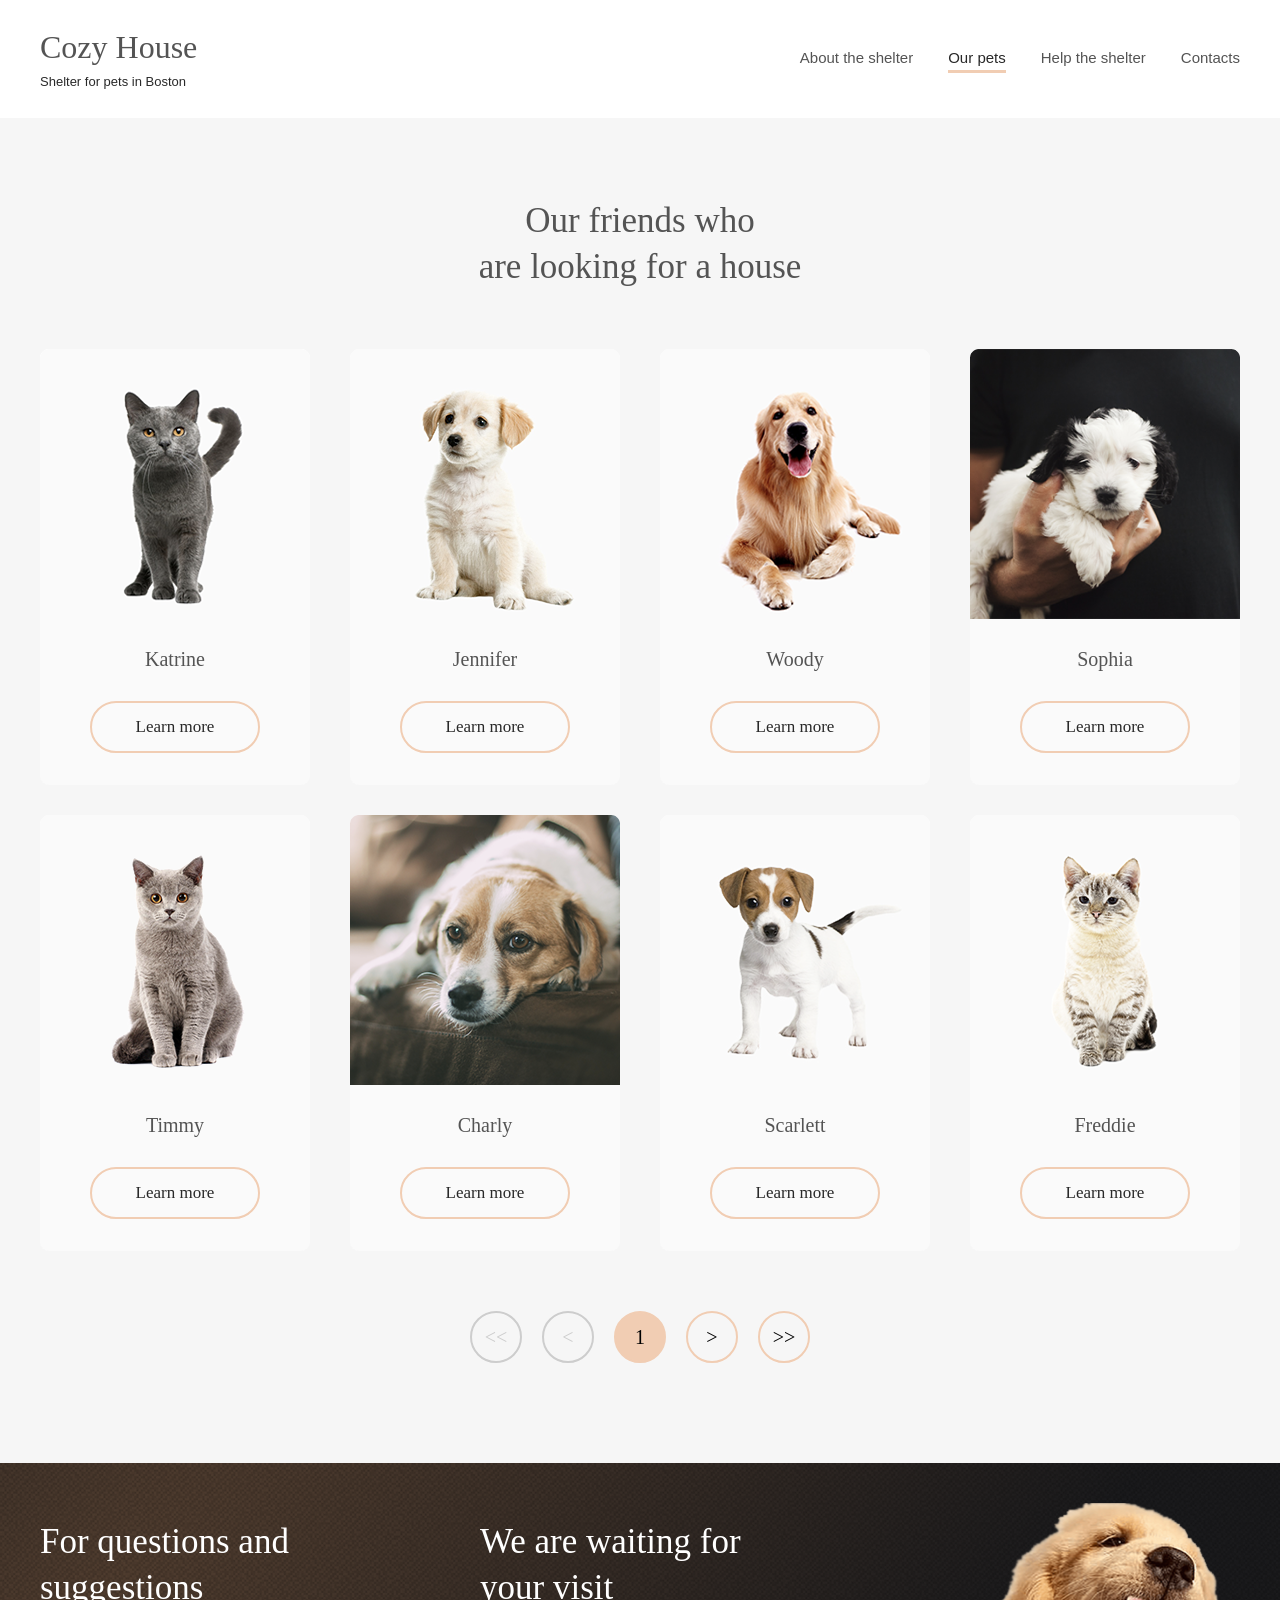
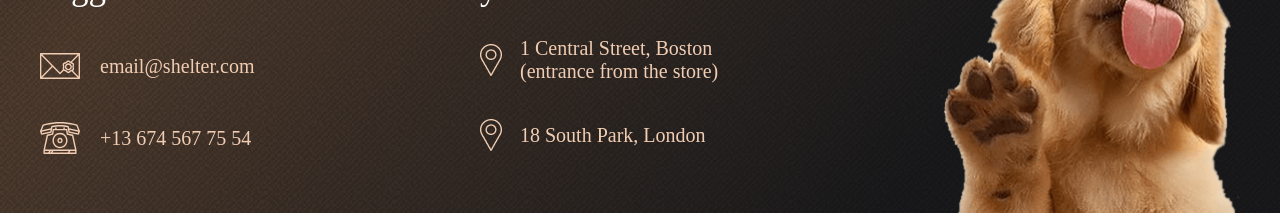
==== shelter/our-pets.html @ d1979fb3 "feat: add our pets page with pagination" ====
<!DOCTYPE html>
<html lang="en">
<head>
    <meta charset="UTF-8">
    <meta name="viewport" content="width=device-width, initial-scale=1.0">
    <link rel="stylesheet" href="./style.css">
    <link rel="stylesheet" href="./normalizev_v2.css">
    <title>Main</title>
</head>
<body>
    <div class="body__wrapper">
            <header class="header">
                <div class="header__wrapper dark">
                    <a href="./index.html" class="header__logo">
                        <p class="header__logo-title header__logo-title--black">Cozy House</p>
                        <p class="header__logo-subtitle header__logo-subtitle--black">Shelter for pets in Boston</p>
                    </a>
                    <nav class="navigation">
                        <ul class="navigation__list">
                            <li class="navigation__item"><a href="#about" class="navigation__link navigation__link--dark" >About the shelter</a></li>
                            <li class="navigation__item"><a href="./our-pets.html" class="navigation__link navigation__link--dark navigation__link--active">Our pets</a></li>
                            <li class="navigation__item"><a href="#help" class="navigation__link navigation__link--dark">Help the shelter</a></li>
                            <li class="navigation__item"><a href="#contacts" class="navigation__link navigation__link--dark">Contacts</a></li>
                        </ul>
                    </nav>
                </div>
            </header>
        <main class="main">
            <section class="our-friends" id="our-friends">
                <div class="our-friends__container">
                    <h3 class="our-friends__title">Our friends who<br>are looking for a house</h3>
                    <div class="our-friends__cards">
                        <div class="our-friends__card">
                            <img src="./images/pets-katrine.png" alt="Pet Katrine" class="card__image">
                            <h4 class="card__title">Katrine</h4>
                            <button class="card__btn">Learn more</button>
                        </div>
                        <div class="our-friends__card">
                            <img src="./images/pets-jennifer.png" alt="Pet Jennifer" class="card__image">
                            <h4 class="card__title">Jennifer</h4>
                            <button class="card__btn">Learn more</button>
                        </div>
                        <div class="our-friends__card">
                            <img src="./images/pets-woody.png" alt="Pet Woody" class="card__image">
                            <h4 class="card__title">Woody</h4>
                            <button class="card__btn">Learn more</button>
                        </div>
                        <div class="our-friends__card">
                            <img src="./images/pets-sofine.png" alt="Pet Sophia" class="card__image">
                            <h4 class="card__title">Sophia</h4>
                            <button class="card__btn">Learn more</button>
                        </div>
                        <div class="our-friends__card">
                            <img src="./images/pets-timmy.png" alt="Pet Timmy" class="card__image">
                            <h4 class="card__title">Timmy</h4>
                            <button class="card__btn">Learn more</button>
                        </div>
                        <div class="our-friends__card">
                            <img src="./images/pets-charly.png" alt="Pet Charly" class="card__image">
                            <h4 class="card__title">Charly</h4>
                            <button class="card__btn">Learn more</button>
                        </div>
                        <div class="our-friends__card">
                            <img src="./images/pets-scarlet.png" alt="Pet Scarlett" class="card__image">
                            <h4 class="card__title">Scarlett</h4>
                            <button class="card__btn">Learn more</button>
                        </div>
                        <div class="our-friends__card">
                            <img src="./images/pets-freddie.png" alt="Pet Freddie" class="card__image">
                            <h4 class="card__title">Freddie</h4>
                            <button class="card__btn">Learn more</button>
                        </div>
                    </div>
                </div>
                <div class="our-friend__pagination">
                    <button class="pagination__btn pagination__btn--start" disabled><<</button>
                    <button class="pagination__btn pagination__btn--prev" disabled><</button>
                    <button class="pagination__btn pagination__btn--active">1</button>
                    <button class="pagination__btn pagination__btn--next">></button>
                    <button class="pagination__btn pagination__btn--end">>></button>
                </div>
            </section>
        </main>
        <footer class="footer">
            <div class="footer__container">
                <div class="footer__contacts">
                    <h3 class="footer__title">For questions and suggestions</h3>
                    <ul class="footer__contacts-list">
                        <li class="footer__contacts-item">
                            <a href="mailto:email@shelter.com" class="footer__link footer__link--email">email@shelter.com</a>
                        </li>
                        <li class="footer__contact-item">
                            <a href="tel:+136745677554" class="footer__link footer__link--phone">+13 674 567 75 54</a>
                        </li>
                    </ul>
                </div>
                <div class="footer__location">
                    <h3 class="footer__title">We are waiting for your visit</h3>
                    <ul class="footer__location-list">
                        <li class="footer__location-item">
                            <a href="https://www.google.com/maps?q=1+Central+Street+Boston" target="_blank" class="footer__link footer__link--location">1 Central Street, Boston (entrance from the store)
                            </a>
                        </li>
                        <li class="footer__location-item">
                            <a href="https://www.google.com/maps?q=18+South+Park+London" target="_blank" class="footer__link footer__link--location">18 South Park, London</a>
                        </li>
                    </ul>
                </div>
                <img src="./images/footer-puppy.png" alt="Puppy"  class="footer__image">
            </div>
        </footer>
    </div>
</body>
</html>
---- shelter/style.css ----
html {
    font-size: 62.5%;
}

a {
    text-decoration: none;
    color: #FFFFFF;
}

.body__wrapper {
    font-family: Arial, Helvetica, sans-serif;
    font-weight: 400;
    max-width: 128rem;
    min-width: 128rem;
    margin: 0 auto;
}

.container {
    margin: 0 auto;
    background-image: url(./images/start-screen-gradient-background.jpg);
    background-repeat: no-repeat;
    background-position: center;
    background-size: contain;
    }

.header__wrapper {
    display: flex;
    justify-content: space-between;
    align-items: center;
    margin: 0 auto;
    padding: 3rem 4rem 0;
}

.header__logo {
    display: flex;
    flex-direction: column;
    gap: 1rem;
}

.header__logo-title {
    font-family: Georgia, 'Times New Roman', Times, serif;
    font-size: 3.2rem;
    line-height: 110%;
    letter-spacing: 6%;
    color: #F1CDB3;
}

.header__logo-subtitle {
    font-size: 1.3rem;
    line-height: 100%;
    letter-spacing: 10%;
}

.navigation__list {
    display: flex;
    flex-wrap: nowrap;
    max-width: 44.3rem;
    gap: 3.5rem;
}

.navigation__link {
    font-size: 1.5rem;
    line-height: 160%;
    color: #CDCDCD;
}

.navigation__link:hover {
    color: #FAFAFA;
}

.navigation__link--active{
    color: #FAFAFA;
    border-bottom: 3px solid #F1CDB3;
}

.not-only {
    min-height: 72.8rem;
    background-image: url(./images/start-screen-puppy.png);
    background-repeat: no-repeat;
    background-size: 69.8rem 72.8rem;
    background-position: right;
    margin-top: 9rem;
    margin-right: 4rem;

}

.not-only__container {
    display: flex;
    flex-direction: column;
    padding-top: 16.3rem;
    margin-left: 4rem;
    max-width: 46rem;
    gap: 4.2rem;

}

.not-only__container-title {
    font-family: Georgia, 'Times New Roman', Times, serif;
    font-weight: 400;
    font-size: 4.4rem;
    line-height: 130%;
    color: #FFFFFF;
    max-width: 31rem;
}

.not-only__container-text {
    font-weight: 400;
    font-size: 1.5rem;
    line-height: 160%;
    color: #CDCDCD;
}

.not-only__container-btn {
    display: flex;
    justify-content: center;
    align-items: center;
    color: #292929;
    background-color: #F1CDB3;
    width: 20.7rem;
    height: 5.2rem;
    border-radius: 10rem;
    font-family: Georgia, 'Times New Roman', Times, serif;
    font-size: 1.7rem;
    font-weight: 400;
    line-height: 130%;
    letter-spacing: 6%;
    margin-bottom: 24.3rem;
}


.about__container {
    margin: 8rem auto;
    display: flex;
    justify-content: center;
    gap: 12rem;
    margin-bottom: 10rem;
}

.about__pets {
    width: 30rem;
    height: 40.8rem;
}

.about__content {
    max-width: 43rem;
    padding-top: 1.3rem;
}

.about__title {
    font-family: Georgia, 'Times New Roman', Times, serif;
    font-size: 3.5rem;
    line-height: 130%;
    letter-spacing: 6%;
    color: #545454;
    font-weight: 400;
    max-width: 37rem;
}

.about__text {
    font-family: Arial, Helvetica, sans-serif;
    font-size: 1.5rem;
    line-height: 160%;
    font-weight: 400;
    color: #4C4C4C;
    margin-top: 2.5rem;
}

.our-friends {
    background-color: #F6F6F6;
}

.our-friends__container {
    display: flex;
    flex-direction: column;
    justify-content: center;
    align-items: center;
    gap: 6rem;
    max-width: 120rem;
    margin: 0 auto;

}

.our-friends__title {
    font-family: Georgia, 'Times New Roman', Times, serif;
    font-size: 3.5rem;
    line-height: 130%;
    letter-spacing: 6%;
    color: #545454;
    font-weight: 400;
    max-width: 40rem;
    margin: 0 auto;
    margin-top: 8rem;
    text-align: center;
}

.our-friends__slider {
    display: flex;
    flex-direction: row;
    max-width: 120rem;
    justify-content: space-between;
    align-items: center;
}

.slider__arrow-left,
.slider__arrow-right {
    background-image: url(./images/left-Arrow.png);
    height: 5.2rem;
    width: 5.2rem;
    border-radius: 10rem;
    border: 2px solid #F1CDB3;
    background-repeat: no-repeat;
    background-position: center;
    background-color: inherit;
}
.slider__arrow-right {
    background-image: url(./images/right-Arrow.png);
}

.slider__cards {
    display: flex;
    gap: 9rem;
    justify-content: center;
    align-items: center;
    margin: 0 5.3rem;
}

.slider__card {
    max-width: 27rem;
    background-color: #FAFAFA;
    border-radius: 0.9rem;
    display: flex;
    flex-direction: column;
    justify-content: center;
    align-items: center;
}

.card__image {
    width: 27rem;
    height: 27rem;
}

.card__title {
    font-family: Georgia, 'Times New Roman', Times, serif;
    font-size: 2rem;
    line-height: 100%;
    letter-spacing: 6%;
    color: #545454;
    font-weight: 400;
    margin-top: 3rem;
}

.card__btn {
    border-radius: 10rem;
    border: 2px solid #F1CDB3;
    padding: 1.3rem 4.4rem;
    font-family: Georgia, 'Times New Roman', Times, serif;
    font-size: 1.7rem;
    line-height: 130%;
    letter-spacing: 6%;
    color: #292929;
    font-weight: 400;
    margin: 3.2rem auto;
    background-color: inherit;
}

.our-friends__container-btn {
    border-radius: 10rem;
    background-color:  #F1CDB3;
    padding: 1.5rem 4.5rem;
    font-family: Georgia, 'Times New Roman', Times, serif;
    font-size: 1.7rem;
    line-height: 130%;
    letter-spacing: 6%;
    color: #292929;
    font-weight: 400;
    margin-bottom: 10rem;
}

.help__container {
    display: flex;
    flex-direction: column;
    justify-content: center;
    align-items: center;
    margin: 8rem auto 10rem;
    max-width: 120rem;
}

.help__title {
    font-family: Georgia, 'Times New Roman', Times, serif;
    font-size: 3.5rem;
    line-height: 130%;
    letter-spacing: 6%;
    color: #545454;
    margin-bottom: 6rem;
    font-weight: 400;
    max-width: 31rem;
    text-align: center;
}

.help__list {
    max-width: 103rem;
    display: flex;
    gap: 5.5rem 12rem;
    flex-wrap: wrap;
    margin: 0 auto;
    justify-content: center;
    align-items: center;
}

.help__img {
    width: 6rem;
    height: 6rem;
    margin: 0 auto;
}

.help__text {
    font-family: Georgia, 'Times New Roman', Times, serif;
    font-size: 2rem;
    line-height: 115%;
    letter-spacing: 6%;
    color: #545454;
    font-weight: 400;
    margin-top: 3rem;
    text-align: center;
}

.in-addition {
    background-color: #F6F6F6;
    padding-bottom: 10rem;
}

.in-addition__container {
    margin:  0 auto;
    padding-top: 8rem;
    max-width: 91.5rem;
    display: flex;
    gap: 3rem;
    justify-content: center;
    align-items: center;
}

.in-addition__content {
    max-width: 38rem;
    display: flex;
    flex-direction: column;
    gap: 2rem;
    align-items: flex-start;
    justify-content: center;
}

.in-addition__title {
    max-width: 30rem;
    font-family: Georgia, 'Times New Roman', Times, serif;
    font-size: 3.5rem;
    line-height: 130%;
    letter-spacing: 6%;
    color: #545454;
    font-weight: 400;
}

.in-addition__subtitle {
    font-family: Georgia, 'Times New Roman', Times, serif;
    font-size: 1.5rem;
    line-height: 110%;
    letter-spacing: 6%;
    color: #545454;
    font-weight: 400;
}

.in-addition__credit-card {
    position: relative;
    border-radius: 0.9rem;
    background-color: #F1CDB3;
    font-family: Georgia, 'Times New Roman', Times, serif;
    font-size: 2rem;
    line-height: 115%;
    letter-spacing: 6%;
    color: #545454;
    font-weight: 400;
    padding: 1rem 1.5rem 1rem 6rem;
}

.in-addition__credit-card::before {
    position: absolute;
    content: '';
    background-image: url(./images/credit-card.svg);
    width: 3rem;
    height: 2.3rem;
    background-repeat: no-repeat;
    top: 1rem;
    left: 1.5rem;
}

.in-addition__text {
    font-family: Arial, Helvetica, sans-serif;
    font-size: 1.2rem;
    line-height: 1.8rem;
    color: #B2B2B2;
    font-weight: 400;
    font-style: italic;
}

.footer {
    background-image: url(./images/footer-gradient-background.png);
    background-repeat: no-repeat;
    padding-top: 4rem;
}

.footer__container {
    max-width: 120rem;
    display: flex;
    gap: 16rem;
    justify-content: center;
    align-items: flex-start;
    margin: 0 auto;
}

.footer__contacts{
    max-width: 28rem;
    font-family: Georgia, 'Times New Roman', Times, serif;
}

.footer__title {
    font-size: 3.5rem;
    color: #FFFFFF;
    line-height: 130%;
    font-weight: 400;
    letter-spacing: 6%;
    margin-top: 1.6rem;
}

.footer__contacts-list {
    display: flex;
    flex-direction: column;
    gap: 4rem;
    margin-top: 4rem;
}

.footer__contacts-item {
    max-width: 25.1rem;
}

.footer__link {
    font-size: 2rem;
    color: #F1CDB3;
    line-height: 115%;
    font-weight: 400;
    letter-spacing: 6%;
    position: relative;
    padding-left: 6rem;
    display: flex;
    justify-content: flex-start;
    align-items: center;
    padding-top: 0.5rem;
    padding-bottom: 0.4rem;
}

.footer__link--email::before {
    content: '';
    position: absolute;
    background-image: url(./images/icon-email.svg);
    background-repeat: no-repeat;
    width: 4rem;
    height: 3.2rem;
    left: 0;
    top: 0;
}

.footer__link--phone::before {
    content: '';
    position: absolute;
    background-image: url(./images/icon-phone.svg);
    background-repeat: no-repeat;
    width: 4rem;
    height: 3.2rem;
    left: 0;
    top: 0;
}

.footer__location {
    max-width: 30.2rem;
    font-family: Georgia, 'Times New Roman', Times, serif;
}

.footer__location-list {
    display: flex;
    flex-direction: column;
    gap: 3.2rem;
    margin-top: 2.2rem;
}

.footer__link--location {
    max-width: 30.2rem;
    padding-left: 4rem;
}

.footer__link--location::before {
    content: '';
    position: absolute;
    background-image: url(./images/icon-marker.png);
    background-repeat: no-repeat;
    width: 2.2rem;
    height: 3.2rem;
    left: 0;
    top: 50%;
    transform: translateY(-50%);
}

.not-only__container-btn:hover,
.card__btn:hover,
.our-friends__container-btn:hover,
.slider__arrow-left:hover,
.slider__arrow-right:hover {
    cursor: pointer;
    background-color: #FDDCC4;
}

/* OUR PETS*/
.header__logo-title--black,
.navigation__link--dark {
    color: #545454;
}

.header__logo-subtitle--black {
    color: #292929;
}

.navigation__link--dark.navigation__link--active {
    color: #292929;
}

.navigation__link--dark:hover {
    color: #292929;
}

.header__wrapper.dark {
    padding-bottom: 3rem;
}

.our-friends__cards {
    display: flex;
    gap: 3rem 4rem;
    justify-content: center;
    align-items: center;
    margin: 0 auto;
    flex-wrap: wrap;
    padding-bottom: 1.5rem;
}

.our-friends__card {
    max-width: 27rem;
    background-color: #FAFAFA;
    border-radius: 0.9rem;
    display: flex;
    flex-direction: column;
    justify-content: center;
    align-items: center;
}

.our-friend__pagination {
    max-width: 34rem;
    display: flex;
    gap: 2rem;
    margin: 0 auto;
    margin-top: 4.5rem;
    padding-bottom: 10rem;
}

.pagination__btn {
    width: 5.2rem;
    height: 5.2rem;
    border-radius: 10rem;
    font-family: Georgia, 'Times New Roman', Times, serif;
    font-weight: 400;
    font-size: 2rem;
    line-height: 115%;
    letter-spacing: 6%;
    border: 2px solid #F1CDB3;
    background-color: inherit;
    padding: 0;
}

.pagination__btn:disabled {
    cursor: not-allowed;
    border-color: #CDCDCD;
    color: #CDCDCD;
}

.pagination__btn--active {
    background-color: #F1CDB3;
}
---- shelter/normalizev_v2.css ----
/**
  Нормализация блочной модели
 */
*,
::before,
::after {
  box-sizing: border-box;
}

/**
  Убираем внутренние отступы слева тегам списков,
  у которых есть атрибут class
 */
:where(ul, ol):where([class]) {
  padding-left: 0;
}

/**
  Убираем внешние отступы body и двум другим тегам,
  у которых есть атрибут class
 */
body,
:where(blockquote, figure, fieldset):where([class]) {
  margin: 0;
}

/**
  Убираем внешние отступы вертикали нужным тегам,
  у которых есть атрибут class
 */
:where(
  h1,
  h2,
  h3,
  h4,
  h5,
  h6,
  p,
  ul,
  ol,
  dl
):where([class]) {
  margin-block: 0;
}

:where(dd[class]) {
  margin-left: 0;
}

:where(fieldset[class]) {
  padding: 0;
  border: none;
}

/**
  Убираем стандартный маркер маркированному списку,
  у которого есть атрибут class
 */
:where(ul[class]) {
  list-style: none;
}

:where(address[class]) {
  font-style: normal;
}

/**
  Обнуляем вертикальные внешние отступы параграфа,
  объявляем локальную переменную для внешнего отступа вниз,
  чтобы избежать взаимодействие с более сложным селектором
 */
p {
  --paragraphMarginBottom: 24px;

  margin-block: 0;
}

/**
  Внешний отступ вниз для параграфа без атрибута class,
  который расположен не последним среди своих соседних элементов
 */
p:where(:not([class]):not(:last-child)) {
  margin-bottom: var(--paragraphMarginBottom);
}


/**
  Упрощаем работу с изображениями и видео
 */
img,
video {
  display: block;
  max-width: 100%;
  height: auto;
}

/**
  Наследуем свойства шрифт для полей ввода
 */
input,
textarea,
select,
button {
  font: inherit;
}

html {
  /**
    Пригодится в большинстве ситуаций
    (когда, например, нужно будет "прижать" футер к низу сайта)
   */
  height: 100%;
  /**
    Убираем скачок интерфейса по горизонтали
    при появлении / исчезновении скроллбара
   */
  scrollbar-gutter: stable;
  /**
    Плавный скролл
   */
  scroll-behavior: smooth;
}

body {
  /**
    Пригодится в большинстве ситуаций
    (когда, например, нужно будет "прижать" футер к низу сайта)
   */
  min-height: 100%;
  /**
    Унифицированный интерлиньяж
   */
  line-height: 1.5;
}

/**
  Нормализация высоты элемента ссылки при его инспектировании в DevTools
 */
a:where([class]) {
  display: inline-flex;
}

/**
  Курсор-рука при наведении на элемент
 */
button,
label {
  cursor: pointer;
}

/**
  Убирает серую подсветку при тапе на мобильных устройствах (iOS/Android)
 */
button {
  -webkit-tap-highlight-color: transparent;
}

/**
  Приводим к единому цвету svg-элементы
  (за исключением тех, у которых уже указан
  атрибут fill со значением 'none' или начинается с 'url')
 */
:where([fill]:not(
  [fill="none"],
  [fill^="url"]
)) {
  fill: currentColor;
}

/**
  Приводим к единому цвету svg-элементы
  (за исключением тех, у которых уже указан
  атрибут stroke со значением 'none')
 */
:where([stroke]:not(
  [stroke="none"],
  [stroke^="url"]
)) {
  stroke: currentColor;
}

/**
  Чиним баг задержки смены цвета при взаимодействии с svg-элементами
 */
svg * {
  transition-property: fill, stroke;
}

/**
  Приведение рамок таблиц в классический 'collapse' вид
 */
:where(table) {
  border-collapse: collapse;
  border-color: currentColor;
}

/**
  Удаляем все анимации и переходы для людей,
  которые предпочитают их не использовать
 */
@media (prefers-reduced-motion: reduce) {
  *,
  ::before,
  ::after {
    animation-duration: 0.01ms !important;
    animation-iteration-count: 1 !important;
    transition-duration: 0.01ms !important;
    scroll-behavior: auto !important;
  }
}
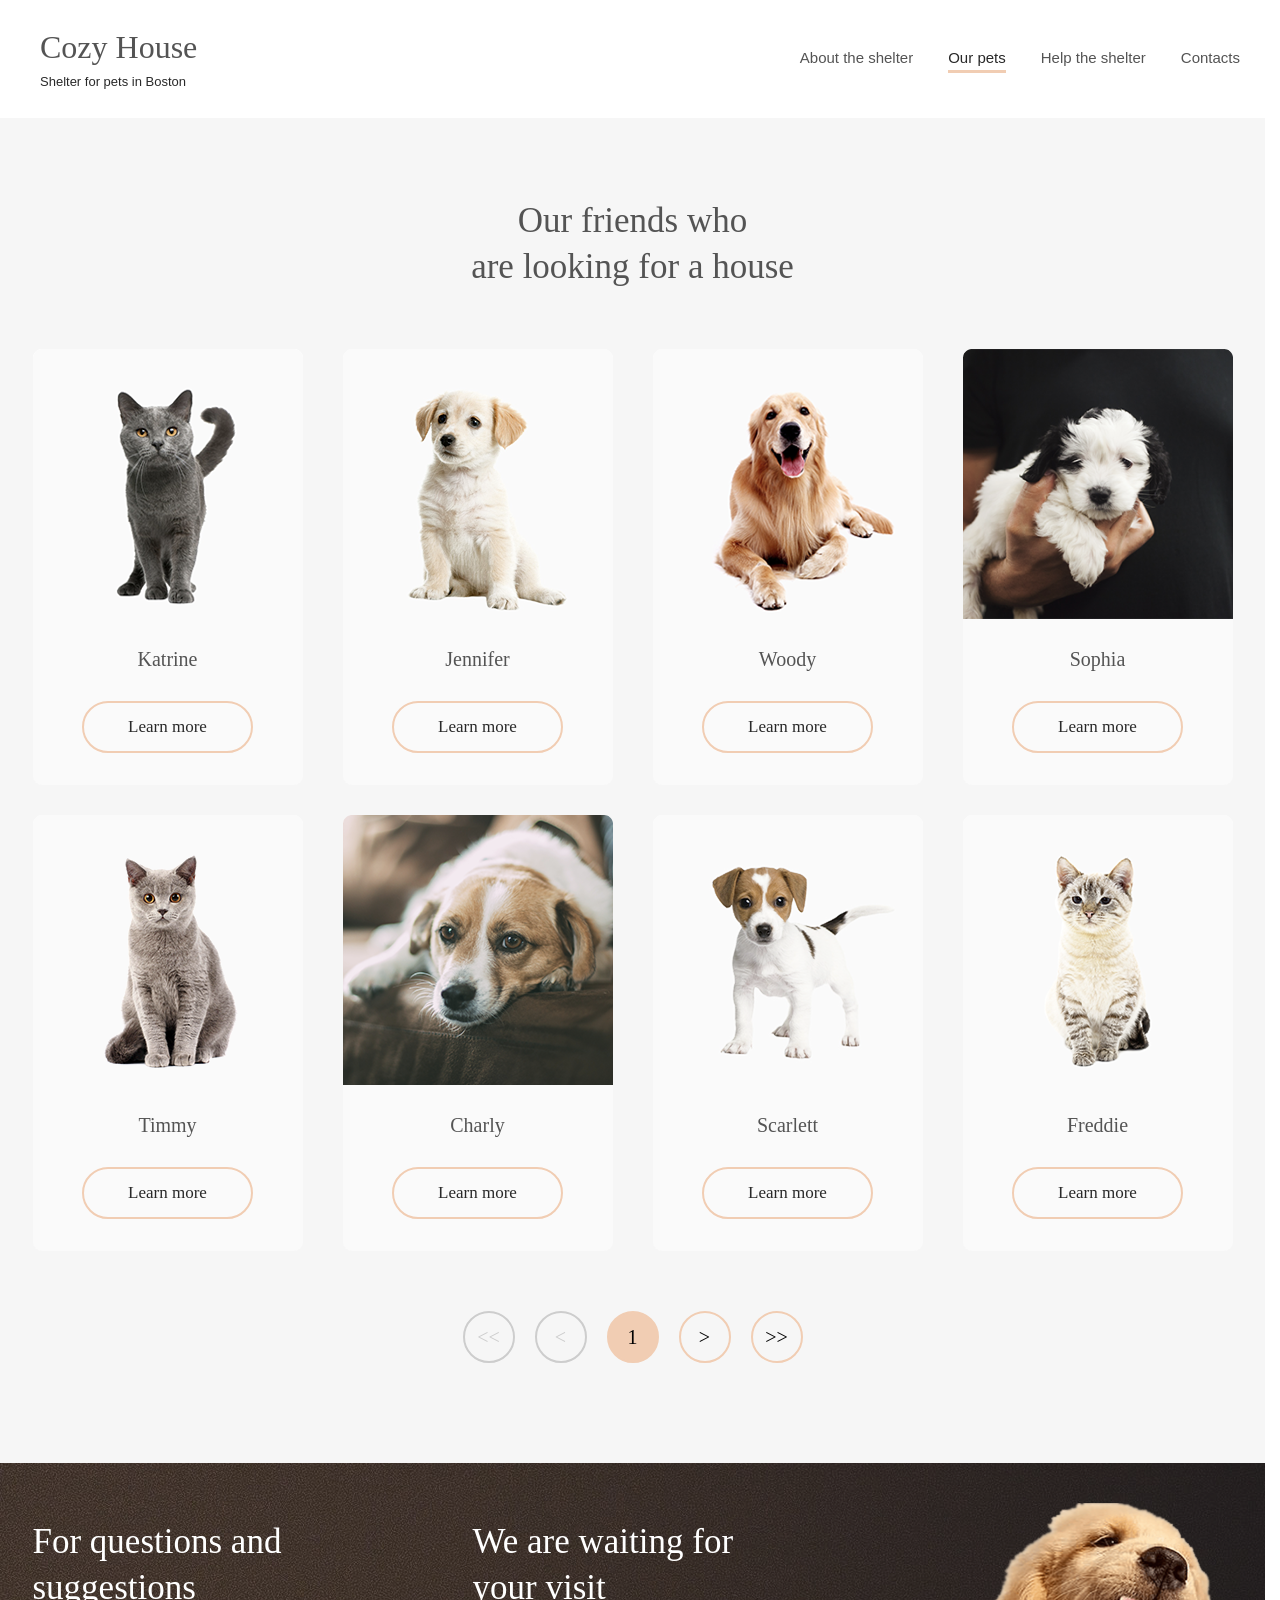
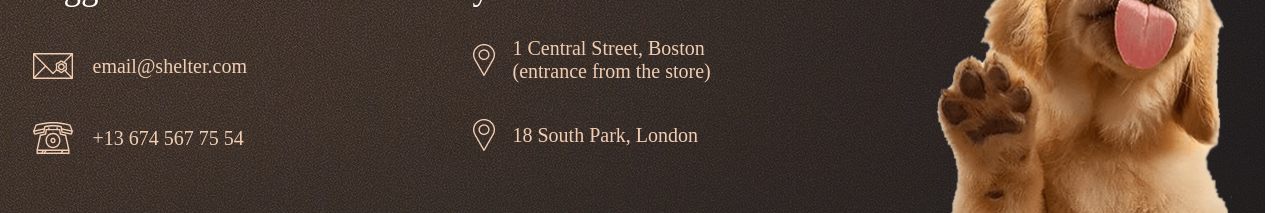
==== commit 2a48f4fd: "feat: final commit - shelter project ready for cross-check" ====
--- a/shelter/our-pets.html
+++ b/shelter/our-pets.html
@@ -5,7 +5,8 @@
     <meta name="viewport" content="width=device-width, initial-scale=1.0">
     <link rel="stylesheet" href="./style.css">
     <link rel="stylesheet" href="./normalizev_v2.css">
-    <title>Main</title>
+    <link rel="icon" href="./images/footer-puppy.png">
+    <title>Our pets</title>
 </head>
 <body>
     <div class="body__wrapper">
@@ -17,9 +18,9 @@
                     </a>
                     <nav class="navigation">
                         <ul class="navigation__list">
-                            <li class="navigation__item"><a href="#about" class="navigation__link navigation__link--dark" >About the shelter</a></li>
-                            <li class="navigation__item"><a href="./our-pets.html" class="navigation__link navigation__link--dark navigation__link--active">Our pets</a></li>
-                            <li class="navigation__item"><a href="#help" class="navigation__link navigation__link--dark">Help the shelter</a></li>
+                            <li class="navigation__item"><a href="./index.html" class="navigation__link navigation__link--dark" >About the shelter</a></li>
+                            <li class="navigation__item"><a href="#our-friends" class="navigation__link navigation__link--dark navigation__link--active">Our pets</a></li>
+                            <li class="navigation__item"><a href="./index.html#help" class="navigation__link navigation__link--dark">Help the shelter</a></li>
                             <li class="navigation__item"><a href="#contacts" class="navigation__link navigation__link--dark">Contacts</a></li>
                         </ul>
                     </nav>
@@ -28,62 +29,62 @@
         <main class="main">
             <section class="our-friends" id="our-friends">
                 <div class="our-friends__container">
-                    <h3 class="our-friends__title">Our friends who<br>are looking for a house</h3>
+                    <h1 class="our-friends__title">Our friends who<br>are looking for a house</h1>
                     <div class="our-friends__cards">
                         <div class="our-friends__card">
                             <img src="./images/pets-katrine.png" alt="Pet Katrine" class="card__image">
-                            <h4 class="card__title">Katrine</h4>
+                            <h2 class="card__title">Katrine</h2>
                             <button class="card__btn">Learn more</button>
                         </div>
                         <div class="our-friends__card">
                             <img src="./images/pets-jennifer.png" alt="Pet Jennifer" class="card__image">
-                            <h4 class="card__title">Jennifer</h4>
+                            <h2 class="card__title">Jennifer</h2>
                             <button class="card__btn">Learn more</button>
                         </div>
                         <div class="our-friends__card">
                             <img src="./images/pets-woody.png" alt="Pet Woody" class="card__image">
-                            <h4 class="card__title">Woody</h4>
+                            <h2 class="card__title">Woody</h2>
                             <button class="card__btn">Learn more</button>
                         </div>
                         <div class="our-friends__card">
                             <img src="./images/pets-sofine.png" alt="Pet Sophia" class="card__image">
-                            <h4 class="card__title">Sophia</h4>
+                            <h2 class="card__title">Sophia</h2>
                             <button class="card__btn">Learn more</button>
                         </div>
                         <div class="our-friends__card">
                             <img src="./images/pets-timmy.png" alt="Pet Timmy" class="card__image">
-                            <h4 class="card__title">Timmy</h4>
+                            <h2 class="card__title">Timmy</h2>
                             <button class="card__btn">Learn more</button>
                         </div>
                         <div class="our-friends__card">
                             <img src="./images/pets-charly.png" alt="Pet Charly" class="card__image">
-                            <h4 class="card__title">Charly</h4>
+                            <h2 class="card__title">Charly</h2>
                             <button class="card__btn">Learn more</button>
                         </div>
                         <div class="our-friends__card">
                             <img src="./images/pets-scarlet.png" alt="Pet Scarlett" class="card__image">
-                            <h4 class="card__title">Scarlett</h4>
+                            <h2 class="card__title">Scarlett</h2>
                             <button class="card__btn">Learn more</button>
                         </div>
                         <div class="our-friends__card">
                             <img src="./images/pets-freddie.png" alt="Pet Freddie" class="card__image">
-                            <h4 class="card__title">Freddie</h4>
+                            <h2 class="card__title">Freddie</h2>
                             <button class="card__btn">Learn more</button>
                         </div>
                     </div>
                 </div>
                 <div class="our-friend__pagination">
-                    <button class="pagination__btn pagination__btn--start" disabled><<</button>
-                    <button class="pagination__btn pagination__btn--prev" disabled><</button>
+                    <button class="pagination__btn pagination__btn--start" disabled>&lt;&lt;</button>
+                    <button class="pagination__btn pagination__btn--prev" disabled>&lt;</button>
                     <button class="pagination__btn pagination__btn--active">1</button>
-                    <button class="pagination__btn pagination__btn--next">></button>
-                    <button class="pagination__btn pagination__btn--end">>></button>
+                    <button class="pagination__btn pagination__btn--next">&gt;</button>
+                    <button class="pagination__btn pagination__btn--end">&gt;&gt;</button>
                 </div>
             </section>
         </main>
         <footer class="footer">
             <div class="footer__container">
-                <div class="footer__contacts">
+                <div class="footer__contacts" id="contacts">
                     <h3 class="footer__title">For questions and suggestions</h3>
                     <ul class="footer__contacts-list">
                         <li class="footer__contacts-item">
--- a/shelter/style.css
+++ b/shelter/style.css
@@ -1,5 +1,6 @@
 html {
     font-size: 62.5%;
+    scroll-behavior: smooth;
 }
 
 a {
@@ -10,17 +11,12 @@
 .body__wrapper {
     font-family: Arial, Helvetica, sans-serif;
     font-weight: 400;
-    max-width: 128rem;
-    min-width: 128rem;
     margin: 0 auto;
 }
 
 .container {
     margin: 0 auto;
-    background-image: url(./images/start-screen-gradient-background.jpg);
-    background-repeat: no-repeat;
-    background-position: center;
-    background-size: contain;
+    background: radial-gradient(ellipse at 0% 0%, #5B483A 0%, #262425 100%);
     }
 
 .header__wrapper {
@@ -29,6 +25,7 @@
     align-items: center;
     margin: 0 auto;
     padding: 3rem 4rem 0;
+    width: 128rem;
 }
 
 .header__logo {
@@ -71,17 +68,18 @@
 .navigation__link--active{
     color: #FAFAFA;
     border-bottom: 3px solid #F1CDB3;
+    cursor: default;
+    pointer-events: none;
 }
 
 .not-only {
-    min-height: 72.8rem;
     background-image: url(./images/start-screen-puppy.png);
     background-repeat: no-repeat;
     background-size: 69.8rem 72.8rem;
-    background-position: right;
+    background-position:  93% 50%;
+    margin: 0 auto;
     margin-top: 9rem;
-    margin-right: 4rem;
-
+    width: 128rem;
 }
 
 .not-only__container {
@@ -167,6 +165,7 @@
 
 .our-friends {
     background-color: #F6F6F6;
+    width: 100%;
 }
 
 .our-friends__container {
@@ -234,6 +233,21 @@
     align-items: center;
 }
 
+.slider__card:hover,
+.our-friends__card:hover {
+    transform: scale(1.02);
+    box-shadow: 0 1rem 2rem rgba(0, 0, 0, 0.1);
+    cursor: pointer;
+    transition: all 0.3s ease;
+}
+
+.slider__card:hover .card__btn,
+.our-friends__card:hover .card__btn {
+    cursor: pointer;
+    background-color: #FDDCC4;
+    transition: all 0.3s ease;
+}
+
 .card__image {
     width: 27rem;
     height: 27rem;
@@ -401,9 +415,10 @@
 }
 
 .footer {
-    background-image: url(./images/footer-gradient-background.png);
+    background-image: url(./images/footer-back.png);
     background-repeat: no-repeat;
     padding-top: 4rem;
+    margin: 0 auto;
 }
 
 .footer__container {
@@ -507,12 +522,13 @@
 }
 
 .not-only__container-btn:hover,
-.card__btn:hover,
 .our-friends__container-btn:hover,
 .slider__arrow-left:hover,
-.slider__arrow-right:hover {
+.slider__arrow-right:hover,
+.pagination__btn:hover {
     cursor: pointer;
     background-color: #FDDCC4;
+    transition: all 0.3s ease;
 }
 
 /* OUR PETS*/
@@ -586,6 +602,16 @@
     color: #CDCDCD;
 }
 
+.pagination__btn:disabled:hover {
+    background-color: inherit;
+}
+
+
 .pagination__btn--active {
     background-color: #F1CDB3;
-}+}
+
+.pagination__btn--active:hover {
+    background-color: #F1CDB3;
+    cursor: default;
+}
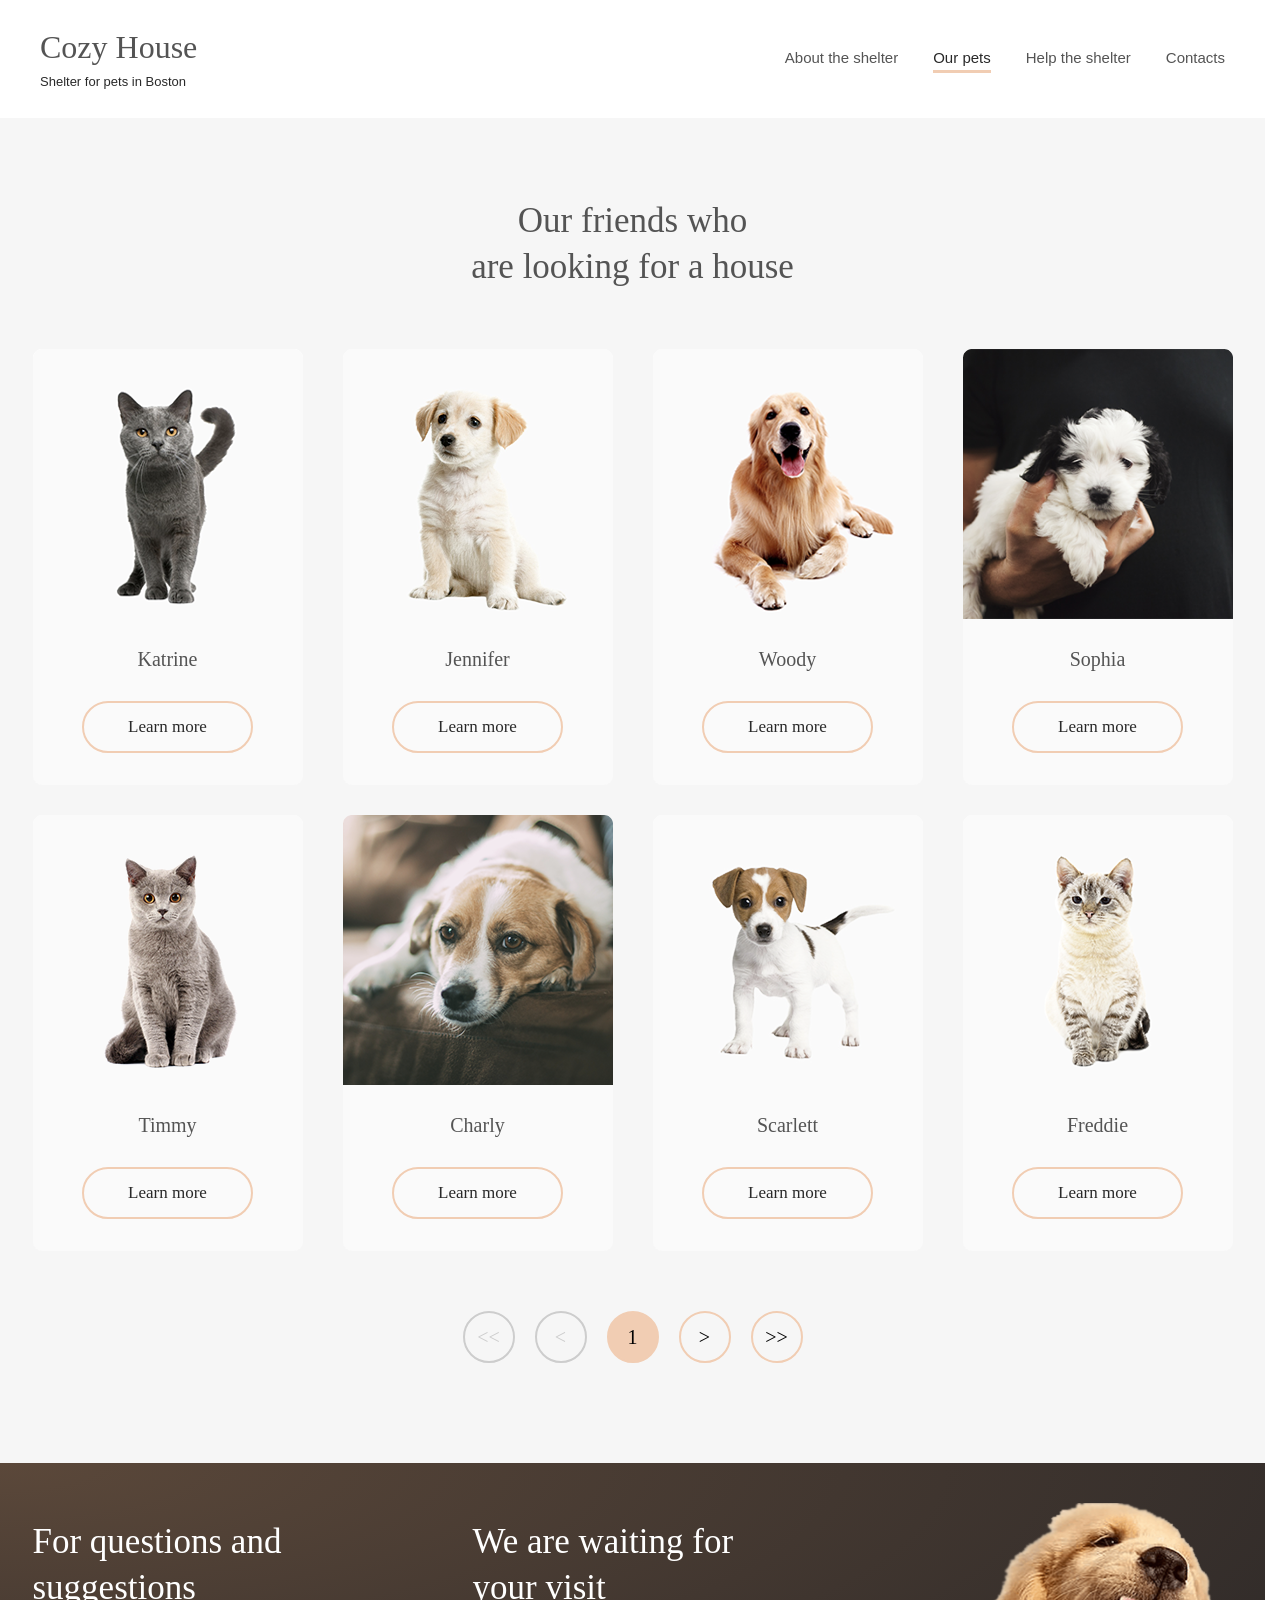
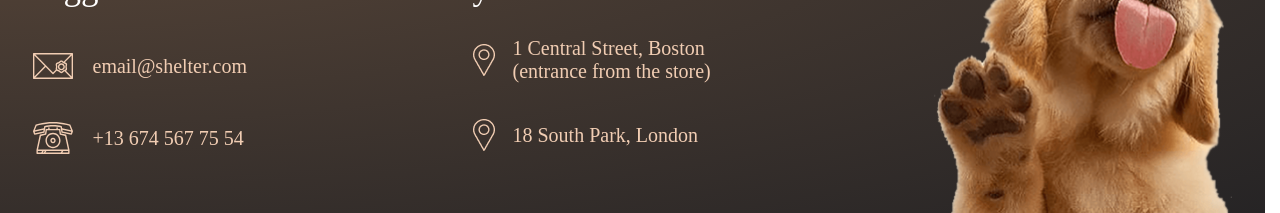
==== commit 5c4528dc: "feat: add responsive styles for 320px" ====
--- a/shelter/our-pets.html
+++ b/shelter/our-pets.html
@@ -16,6 +16,11 @@
                         <p class="header__logo-title header__logo-title--black">Cozy House</p>
                         <p class="header__logo-subtitle header__logo-subtitle--black">Shelter for pets in Boston</p>
                     </a>
+                    <div class="burger-menu">
+                        <span class="burger-menu__line dark"></span>
+                        <span class="burger-menu__line dark"></span>
+                        <span class="burger-menu__line dark"></span>
+                    </div>
                     <nav class="navigation">
                         <ul class="navigation__list">
                             <li class="navigation__item"><a href="./index.html" class="navigation__link navigation__link--dark" >About the shelter</a></li>
@@ -28,9 +33,9 @@
             </header>
         <main class="main">
             <section class="our-friends" id="our-friends">
-                <div class="our-friends__container">
+                <div class="our-friends__container pets">
                     <h1 class="our-friends__title">Our friends who<br>are looking for a house</h1>
-                    <div class="our-friends__cards">
+                    <div class="our-friends__cards pets">
                         <div class="our-friends__card">
                             <img src="./images/pets-katrine.png" alt="Pet Katrine" class="card__image">
                             <h2 class="card__title">Katrine</h2>
@@ -90,7 +95,7 @@
                         <li class="footer__contacts-item">
                             <a href="mailto:email@shelter.com" class="footer__link footer__link--email">email@shelter.com</a>
                         </li>
-                        <li class="footer__contact-item">
+                        <li class="footer__contacts-item">
                             <a href="tel:+136745677554" class="footer__link footer__link--phone">+13 674 567 75 54</a>
                         </li>
                     </ul>
--- a/shelter/style.css
+++ b/shelter/style.css
@@ -1,17 +1,20 @@
 html {
     font-size: 62.5%;
     scroll-behavior: smooth;
+    overflow-x: hidden;
 }
 
 a {
     text-decoration: none;
     color: #FFFFFF;
+    transition: all 0.3s ease;
 }
 
 .body__wrapper {
     font-family: Arial, Helvetica, sans-serif;
     font-weight: 400;
     margin: 0 auto;
+    overflow: hidden;
 }
 
 .container {
@@ -25,7 +28,8 @@
     align-items: center;
     margin: 0 auto;
     padding: 3rem 4rem 0;
-    width: 128rem;
+    max-width: 128rem;
+    width: 100%;
 }
 
 .header__logo {
@@ -46,6 +50,10 @@
     font-size: 1.3rem;
     line-height: 100%;
     letter-spacing: 10%;
+}
+
+.burger-menu {
+    display: none;
 }
 
 .navigation__list {
@@ -73,13 +81,12 @@
 }
 
 .not-only {
-    background-image: url(./images/start-screen-puppy.png);
-    background-repeat: no-repeat;
-    background-size: 69.8rem 72.8rem;
-    background-position:  93% 50%;
     margin: 0 auto;
     margin-top: 9rem;
-    width: 128rem;
+    max-width: 128rem;
+    width: 100%;
+    display: flex;
+    gap: 4.2rem;
 }
 
 .not-only__container {
@@ -132,6 +139,8 @@
     justify-content: center;
     gap: 12rem;
     margin-bottom: 10rem;
+    max-width: 128rem;
+    width: 100%;
 }
 
 .about__pets {
@@ -166,6 +175,7 @@
 .our-friends {
     background-color: #F6F6F6;
     width: 100%;
+    margin: 0 auto;
 }
 
 .our-friends__container {
@@ -176,6 +186,8 @@
     gap: 6rem;
     max-width: 120rem;
     margin: 0 auto;
+    width: 100%;
+    position: relative;
 
 }
 
@@ -220,8 +232,24 @@
     gap: 9rem;
     justify-content: center;
     align-items: center;
-    margin: 0 5.3rem;
-}
+    margin: 0 auto;
+    order: 1;
+    flex: 1;
+}
+
+.slider__arrows {
+    max-width: 128rem;
+    display: flex;
+    order: 0;
+    position: absolute;
+    width: 100%;
+    justify-content: space-between;
+    top: 50%;
+    transform: translateY(-30%);
+    left: 0.5rem;
+}
+
+
 
 .slider__card {
     max-width: 27rem;
@@ -245,7 +273,7 @@
 .our-friends__card:hover .card__btn {
     cursor: pointer;
     background-color: #FDDCC4;
-    transition: all 0.3s ease;
+    border-color: #FDDCC4;
 }
 
 .card__image {
@@ -275,6 +303,7 @@
     font-weight: 400;
     margin: 3.2rem auto;
     background-color: inherit;
+    transition: all 0.3s ease;
 }
 
 .our-friends__container-btn {
@@ -297,6 +326,7 @@
     align-items: center;
     margin: 8rem auto 10rem;
     max-width: 120rem;
+    width: 100%;
 }
 
 .help__title {
@@ -351,6 +381,7 @@
     gap: 3rem;
     justify-content: center;
     align-items: center;
+    width: 100%;
 }
 
 .in-addition__content {
@@ -415,10 +446,9 @@
 }
 
 .footer {
-    background-image: url(./images/footer-back.png);
-    background-repeat: no-repeat;
     padding-top: 4rem;
     margin: 0 auto;
+    background: radial-gradient(ellipse at 0% 0%, #5B483A 0%, #262425 100%);
 }
 
 .footer__container {
@@ -428,88 +458,90 @@
     justify-content: center;
     align-items: flex-start;
     margin: 0 auto;
+    width: 100%;
+    flex-wrap:nowrap;
 }
 
 .footer__contacts{
-    max-width: 28rem;
-    font-family: Georgia, 'Times New Roman', Times, serif;
-}
-
-.footer__title {
-    font-size: 3.5rem;
-    color: #FFFFFF;
-    line-height: 130%;
-    font-weight: 400;
-    letter-spacing: 6%;
-    margin-top: 1.6rem;
-}
-
-.footer__contacts-list {
-    display: flex;
-    flex-direction: column;
-    gap: 4rem;
-    margin-top: 4rem;
-}
-
-.footer__contacts-item {
-    max-width: 25.1rem;
-}
-
-.footer__link {
-    font-size: 2rem;
-    color: #F1CDB3;
-    line-height: 115%;
-    font-weight: 400;
-    letter-spacing: 6%;
-    position: relative;
-    padding-left: 6rem;
-    display: flex;
-    justify-content: flex-start;
-    align-items: center;
-    padding-top: 0.5rem;
-    padding-bottom: 0.4rem;
-}
-
-.footer__link--email::before {
-    content: '';
-    position: absolute;
-    background-image: url(./images/icon-email.svg);
-    background-repeat: no-repeat;
-    width: 4rem;
-    height: 3.2rem;
-    left: 0;
-    top: 0;
-}
-
-.footer__link--phone::before {
-    content: '';
-    position: absolute;
-    background-image: url(./images/icon-phone.svg);
-    background-repeat: no-repeat;
-    width: 4rem;
-    height: 3.2rem;
-    left: 0;
-    top: 0;
-}
-
-.footer__location {
-    max-width: 30.2rem;
-    font-family: Georgia, 'Times New Roman', Times, serif;
-}
-
-.footer__location-list {
-    display: flex;
-    flex-direction: column;
-    gap: 3.2rem;
-    margin-top: 2.2rem;
-}
-
-.footer__link--location {
-    max-width: 30.2rem;
-    padding-left: 4rem;
-}
-
-.footer__link--location::before {
+        max-width: 28rem;
+        font-family: Georgia, 'Times New Roman', Times, serif;
+    }
+
+    .footer__title {
+        font-size: 3.5rem;
+        color: #FFFFFF;
+        line-height: 130%;
+        font-weight: 400;
+        letter-spacing: 6%;
+        margin-top: 1.6rem;
+    }
+
+    .footer__contacts-list {
+        display: flex;
+        flex-direction: column;
+        gap: 4rem;
+        margin-top: 4rem;
+    }
+
+    .footer__contacts-item {
+        max-width: 25.1rem;
+    }
+
+    .footer__link {
+        font-size: 2rem;
+        color: #F1CDB3;
+        line-height: 115%;
+        font-weight: 400;
+        letter-spacing: 6%;
+        position: relative;
+        padding-left: 6rem;
+        display: flex;
+        justify-content: flex-start;
+        align-items: center;
+        padding-top: 0.5rem;
+        padding-bottom: 0.4rem;
+    }
+
+    .footer__link--email::before {
+        content: '';
+        position: absolute;
+        background-image: url(./images/icon-email.svg);
+        background-repeat: no-repeat;
+        width: 4rem;
+        height: 3.2rem;
+        left: 0;
+        top: 0;
+    }
+
+    .footer__link--phone::before {
+        content: '';
+        position: absolute;
+        background-image: url(./images/icon-phone.svg);
+        background-repeat: no-repeat;
+        width: 4rem;
+        height: 3.2rem;
+        left: 0;
+        top: 0;
+    }
+
+    .footer__location {
+        max-width: 30.2rem;
+        font-family: Georgia, 'Times New Roman', Times, serif;
+    }
+
+    .footer__location-list {
+        display: flex;
+        flex-direction: column;
+        gap: 3.2rem;
+        margin-top: 2.2rem;
+    }
+
+    .footer__link--location {
+        max-width: 30.2rem;
+        padding-left: 4rem;
+    }
+
+    .footer__link--location::before {
     content: '';
     position: absolute;
     background-image: url(./images/icon-marker.png);
@@ -521,15 +553,6 @@
     transform: translateY(-50%);
 }
 
-.not-only__container-btn:hover,
-.our-friends__container-btn:hover,
-.slider__arrow-left:hover,
-.slider__arrow-right:hover,
-.pagination__btn:hover {
-    cursor: pointer;
-    background-color: #FDDCC4;
-    transition: all 0.3s ease;
-}
 
 /* OUR PETS*/
 .header__logo-title--black,
@@ -594,6 +617,7 @@
     border: 2px solid #F1CDB3;
     background-color: inherit;
     padding: 0;
+    transition: all 0.3s ease;
 }
 
 .pagination__btn:disabled {
@@ -615,3 +639,433 @@
     background-color: #F1CDB3;
     cursor: default;
 }
+
+@media (max-width: 768px) {
+    .header__wrapper {
+        padding: 3rem 0 0 1rem;
+        max-width: 70.8rem;
+
+    }
+
+    .not-only {
+        margin: 0 auto;
+        margin-top: 6rem;
+        max-width: 76.8rem;
+        flex-direction: column;
+        gap: 10rem;
+    }
+
+    .not-only__img {
+        width: 56.9rem;
+        height: 59.3rem;
+        margin: 0 auto;
+        margin-left: 17rem;
+
+    }
+
+    .not-only__container {
+        display: flex;
+        flex-direction: column;
+        max-width: 46rem;
+        margin: 0 auto;
+        gap: 4.2rem;
+        padding: 0;
+        padding-left: 1rem;
+
+    }
+
+
+    .not-only__container-btn {
+        margin: 0 auto;
+    }
+
+
+    .about__container {
+        flex-direction: column-reverse;
+        gap: 8rem;
+        max-width: 76.8rem;
+        margin: 7rem auto 10rem;
+        align-items: center;
+    }
+
+    .about__content {
+        padding-left: 1rem;
+    }
+
+    .our-friends__container {
+        gap: 6rem;
+        margin: 0 auto;
+        max-width: 76.8rem;
+        padding-left: 1.2rem;
+    }
+
+
+    .our-friends__slider {
+        max-width: 70.8rem;
+        width: 100%;
+    }
+
+
+    .slider__cards {
+        display: flex;
+        gap: 4rem;
+        margin: 0 auto;
+    }
+
+    .slider__arrows {
+        max-width: 70.8rem;
+        left: 3rem;
+    }
+
+
+    .slider__card:nth-child(3) {
+        display: none;
+    }
+
+
+    .help__container {
+        max-width: 76.8rem;
+        padding-left: 1rem;
+    }
+
+    .help__list {
+        max-width: 63rem;
+        gap: 5.5rem 6rem;
+    }
+
+    .help__img {
+        margin: 0 5.5rem;
+    }
+
+
+    .in-addition__container {
+        max-width: 76.8rem;
+        flex-direction: column-reverse;
+        gap: 6rem;
+        width: 100%;
+        padding-left: 1rem;
+    }
+    .in-addition {
+        padding-bottom: 9.5rem;
+    }
+
+    .footer {
+        padding-top: 1.5rem;
+    }
+
+    .footer__container {
+        max-width: 76.8rem;
+        gap: 6.5rem;
+        width: 100%;
+        flex-wrap: wrap;
+    }
+
+    .our-friends__container.pets {
+        gap: 3rem;
+    }
+
+    .our-friends__card:nth-child(7),
+    .our-friends__card:nth-child(8) {
+        display: none;
+    }
+
+    .our-friend__pagination {
+        margin: 2.5rem auto;
+        padding-bottom: 5rem;
+    }
+
+
+}
+
+@media (max-width: 320px) {
+    .navigation {
+        display: none;
+    }
+
+    .burger-menu {
+        display: flex;
+        flex-direction: column;
+        gap: 1rem;
+        max-width: 3rem;
+        width: 100%;
+
+    }
+    .burger-menu__line {
+        display: block;
+        height: 0.2rem;
+        background-color: #F1CDB3;
+        padding: 0;
+    }
+
+    .burger-menu__line.dark {
+        background-color: #000000;
+    }
+
+    .header__wrapper {
+        padding-top: 3rem;
+        max-width: 28rem;
+
+    }
+
+    .not-only {
+        max-width: 32rem;
+        gap: 10.5rem;
+    }
+
+    .not-only__img {
+        width: 26rem;
+        height: auto;
+        margin: 0;
+        margin-left: 5rem;
+    }
+
+    .not-only__container {
+        max-width: 32rem;
+        margin: 0 auto;
+    }
+
+    .not-only__container-title {
+        font-size: 2.5rem;
+        max-width: 30rem;
+        letter-spacing: 6%;
+        text-align: center;
+        padding: 0 2rem;
+    }
+
+    .not-only__container-text {
+        text-align: center;
+    }
+
+
+
+    .about__container {
+        gap: 4.2rem;
+        max-width: 32rem;
+        margin: 4.2rem auto;
+    }
+
+    .about__content {
+        padding: 0;
+        padding-left: 1rem;
+    }
+
+    .about__title {
+        font-size: 2.5rem;
+        text-align: center;
+        padding: 0 2rem 0.3rem;
+    }
+
+    .about__text  {
+        width: 100%;
+        max-width: 27rem;
+        margin: 2.2rem 1rem 0 1.5rem;
+        text-align: justify;
+    }
+
+    .about__pets {
+        width: 26rem;
+        height: auto;
+        margin-left: 1.2rem;
+    }
+
+    .our-friends__container {
+        gap: 4.2rem;
+        max-width: 32rem;
+    }
+
+    .our-friends__title {
+        margin-top: 4.2rem;
+        font-size: 2.5rem;
+    }
+
+
+    .our-friends__slider {
+        max-width: 32rem;
+        flex-direction: column-reverse;
+    }
+
+    .our-friends__container-btn {
+        margin-bottom: 4.2rem;
+    }
+
+    .slider__card:nth-child(2) {
+        display: none;
+    }
+
+    .slider__card {
+        margin-bottom: 2rem;
+    }
+
+    .slider__arrows {
+        position: relative;
+        max-width: 32rem;
+        margin: 0 auto;
+        left: 0;
+        gap: 8rem;
+        justify-content: center;
+        transform: translateY(0);
+    }
+    .card__btn {
+        margin-bottom: 3rem;
+    }
+
+
+    .help__container {
+        max-width: 32rem;
+        margin: 4.2rem auto;
+        padding-left: 2rem;
+    }
+
+    .help__list {
+        max-width: 29rem;
+        gap: 3rem;
+        justify-content: flex-start;
+    }
+
+    .help__img {
+        margin: 0 3.5rem;
+        width: 5rem;
+        height: 5rem;
+    }
+
+    .help__title {
+        margin-bottom: 4.2rem;
+        font-size: 2.5rem;
+        padding: 0 1.5rem;
+    }
+
+    .help__text {
+        font-size: 1.5rem;
+        margin: 0 auto;
+        margin-top: 2rem;
+        padding-left: 0.5rem;
+    }
+
+    .help__item {
+        display: flex;
+        flex-direction: column;
+        justify-content: center;
+        align-items: center;
+        max-width: 13rem;
+    }
+
+
+    .in-addition__container {
+        max-width: 32rem;
+        gap: 4.2rem;
+        padding-top: 4.2rem;
+    }
+    .in-addition {
+        padding-bottom: 4.5rem;
+    }
+
+    .in-addition__title {
+        font-size: 2.5rem;
+        text-align: center;
+        padding: 0 3.5rem;
+    }
+
+    .in-addition__subtitle {
+        text-align: center;
+        line-height: 160%;
+        letter-spacing: 0;
+        margin: 0 auto;
+    }
+
+    .in-addition__credit-card {
+        font-size: 1.5rem;
+        line-height: 110%;
+    }
+
+    .in-addition__credit-card::before {
+        top: 50%;
+        transform: translateY(-50%);
+    }
+
+    .in-addition__img {
+        width: 26rem;
+    }
+
+    .in-addition__text {
+        text-align: justify;
+        margin: 0 auto;
+        max-width: 28rem;
+    }
+
+    .footer {
+        padding-top: 0;
+    }
+
+    .footer__container {
+        max-width: 30rem;
+        gap: 4rem;
+        width: 100%;
+        flex-wrap: wrap;
+        padding-top: 3rem;
+        margin: 0 auto;
+    }
+
+    .footer__contacts {
+        max-width: 30rem;
+        margin: 0 auto;
+        padding-left: 1rem;
+    }
+
+    .footer__title {
+        font-size: 2.5rem;
+        text-align: center;
+        max-width: 27.8rem;
+        margin: 0 auto;
+    }
+
+    .footer__contacts-item {
+        margin: 0 auto;
+    }
+
+    .footer__location {
+        max-width: 30rem;
+        margin: 0 auto;
+        padding-left: 0.8rem;
+    }
+
+    .footer__location-list {
+        margin-top: 3.2rem;
+        gap: 4rem;
+
+    }
+
+    .footer__link {
+        letter-spacing: 5%;
+    }
+
+    .footer__link--location {
+        padding-left: 4rem;
+    }
+
+
+    .footer__image {
+        width: 26rem;
+    }
+
+    .our-friends__container.pets {
+        gap: 3rem;
+    }
+    .our-friends__card:nth-child(4),
+    .our-friends__card:nth-child(5),
+    .our-friends__card:nth-child(6),
+    .our-friends__card:nth-child(7),
+    .our-friends__card:nth-child(8) {
+        display: none;
+    }
+
+    .our-friend__pagination {
+        max-width: 32rem;
+        margin: 2.5rem auto 0;
+        margin-left: 1rem;
+        padding-bottom: 5rem;
+        gap: 1rem;
+    }.our-friends__cards.pets {
+        margin-top: 1.4rem;
+    }
+
+}
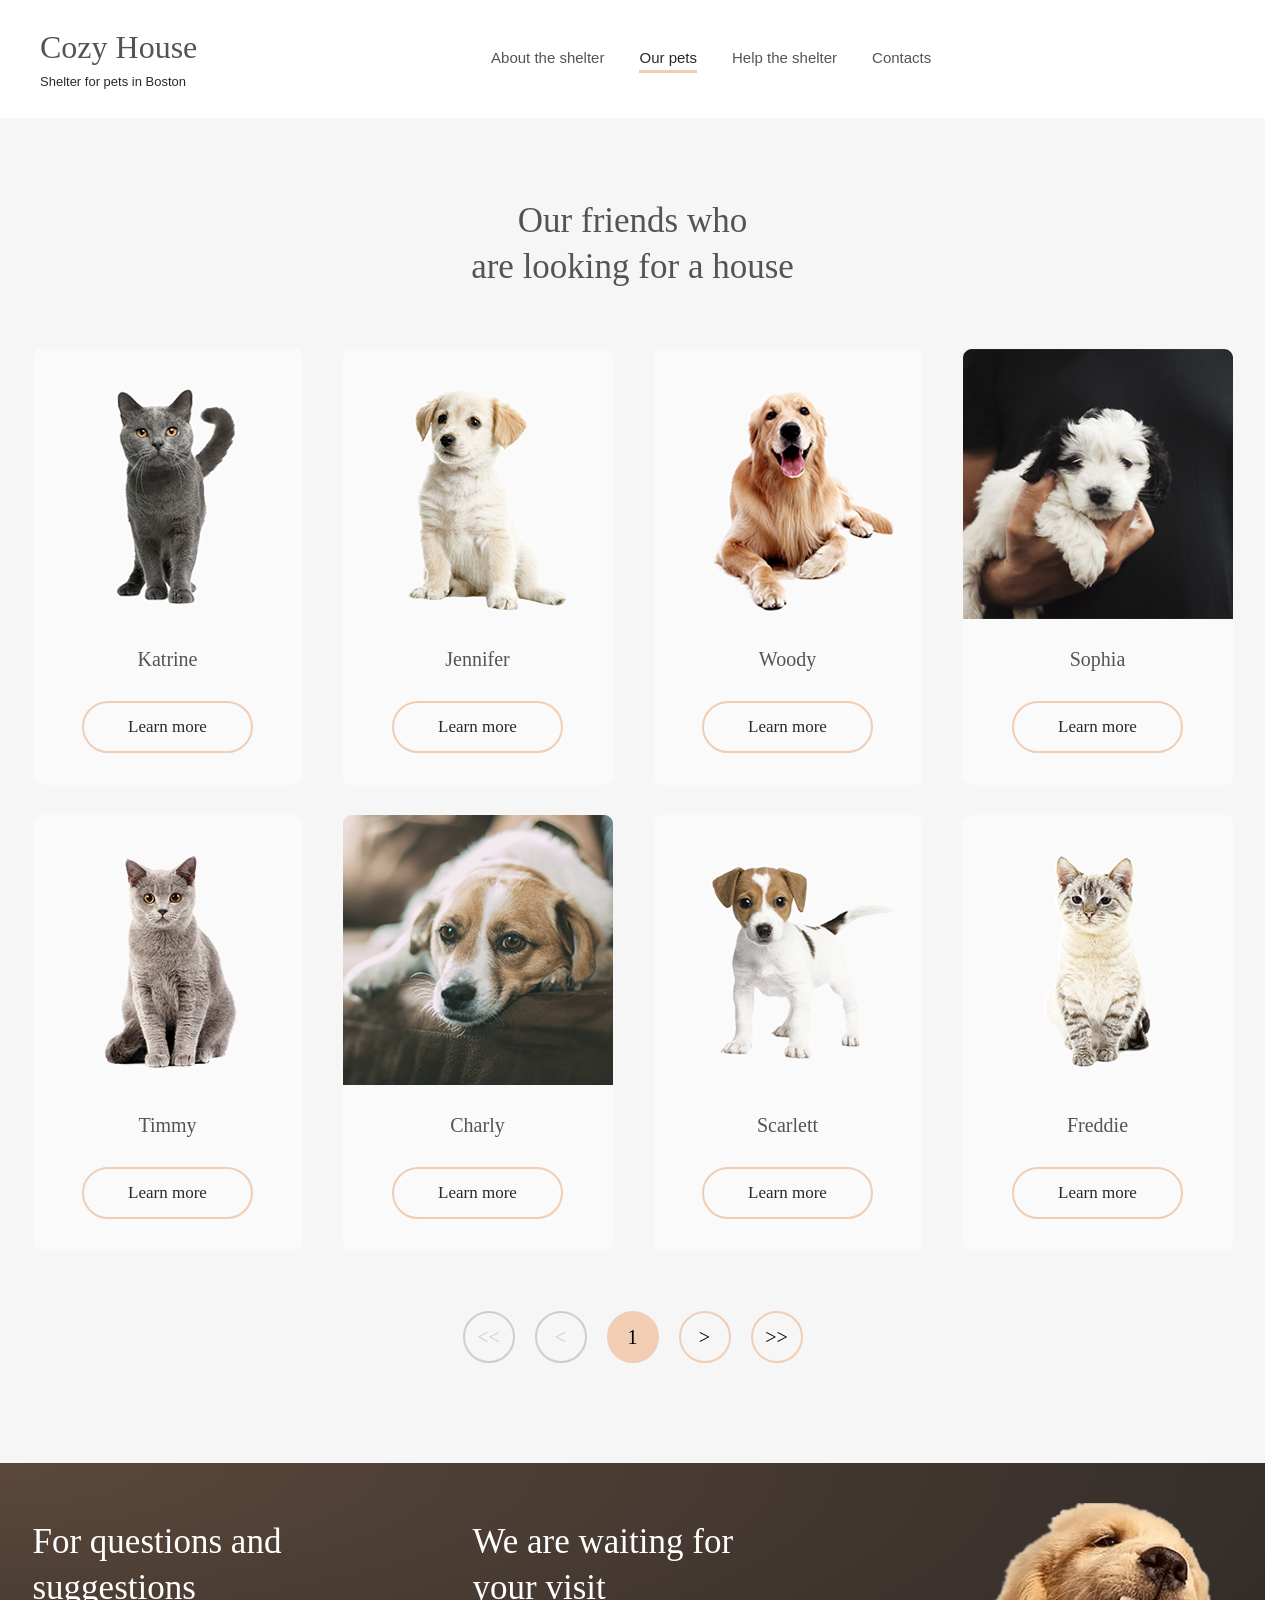
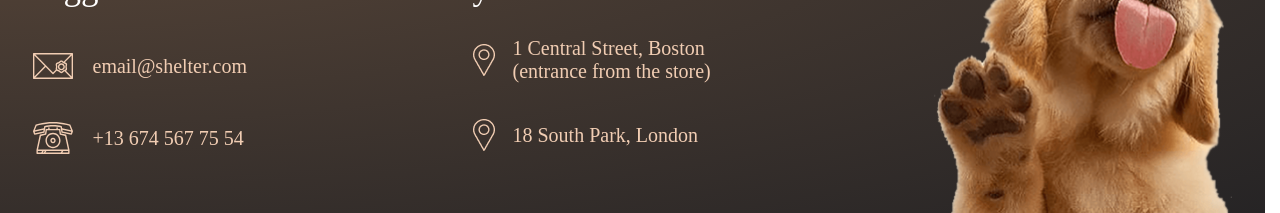
==== commit 3350ad76: "feat: add burger menu with mobile navigation" ====
--- a/shelter/our-pets.html
+++ b/shelter/our-pets.html
@@ -29,6 +29,17 @@
                             <li class="navigation__item"><a href="#contacts" class="navigation__link navigation__link--dark">Contacts</a></li>
                         </ul>
                     </nav>
+                    <div class="overlay"></div>
+                    <div class="mobile-menu">
+                        <nav class="mobile-nav">
+                            <ul class="mobile-nav__list">
+                                <li class="mobile-nav__item"><a href="./index.html" class="mobile-nav__link">About the shelter</a></li>
+                                <li class="mobile-nav__item"><a href="#our-friends" class="mobile-nav__link mobile-nav__link--active">Our pets</a></li>
+                                <li class="mobile-nav__item"><a href="./index.html#help" class="mobile-nav__link">Help the shelter</a></li>
+                                <li class="mobile-nav__item"><a href="#contacts" class="mobile-nav__link">Contacts</a></li>
+                            </ul>
+                        </nav>
+                    </div>
                 </div>
             </header>
         <main class="main">
@@ -116,5 +127,7 @@
             </div>
         </footer>
     </div>
+    <script src="./js/burger.js"></script>
+    <script src="./js/index.js"></script>
 </body>
 </html>
--- a/shelter/style.css
+++ b/shelter/style.css
@@ -8,6 +8,10 @@
     text-decoration: none;
     color: #FFFFFF;
     transition: all 0.3s ease;
+}
+
+html.no-scroll {
+    overflow: hidden;
 }
 
 .body__wrapper {
@@ -56,6 +60,11 @@
     display: none;
 }
 
+.mobile-menu {
+    display: none;
+}
+
+
 .navigation__list {
     display: flex;
     flex-wrap: nowrap;
@@ -69,7 +78,8 @@
     color: #CDCDCD;
 }
 
-.navigation__link:hover {
+.navigation__link:hover,
+.mobile-nav__link:hover {
     color: #FAFAFA;
 }
 
@@ -130,6 +140,11 @@
     line-height: 130%;
     letter-spacing: 6%;
     margin-bottom: 24.3rem;
+}
+
+.not-only__img {
+    max-width: 100%;
+    object-fit: contain;
 }
 
 
@@ -640,9 +655,192 @@
     cursor: default;
 }
 
-@media (max-width: 768px) {
+@media (max-width:1024px) {
+    .not-only__img {
+        max-width: 50%;
+    }
+
+    .about__container {
+        gap: 6rem;
+        padding: 0 3rem;
+        max-width: 100%;
+        margin: 6rem auto;
+    }
+
+    .our-friends__container {
+        padding: 0 3rem;
+        max-width: 100%;
+    }
+
+    .our-friends__slider {
+        max-width: 100%;
+        gap: 1rem;
+    }
+
+    .slider__cards {
+        gap: 4rem;
+    }
+
+    .slider__card:nth-child(3) {
+        display: none;
+    }
+
+    .slider__arrows {
+        max-width: 100%;
+        margin: 0 auto;
+        left: 0;
+        justify-content: center;
+        gap: 65rem;
+    }
+
+    .in-addition__container {
+        padding: 6rem 3rem 0;
+        max-width: 100%;
+        gap: 2rem;
+    }
+    .in-addition__img {
+        max-width: 45%;
+        height: auto;
+    }
+
+    .in-addition__content {
+        max-width: 35rem;
+    }
+
+    .in-addition__title {
+        font-size: 3rem;
+        max-width: 28rem;
+    }
+
+    .footer__container {
+        gap: 8rem;
+        padding: 0 3rem;
+        max-width: 100%;
+        flex-wrap: wrap;
+        justify-content: center;
+    }
+
+    .footer__contacts,
+    .footer__location {
+        max-width: 24rem;
+    }
+
+    .footer__title {
+        font-size: 3rem;
+    }
+
+    .footer__link {
+        font-size: 1.8rem;
+        padding-left: 5rem;
+    }
+
+    .footer__image {
+        max-width: 60%;
+        height: auto;
+    }
+}
+
+
+
+@media (max-width: 767px) {
+
+
+    .navigation {
+        display: none;
+    }
+
+    .burger-menu {
+        display: flex;
+        flex-direction: column;
+        gap: 1rem;
+        max-width: 3rem;
+        width: 100%;
+        z-index: 1001;
+        transition: all 0.3s ease;
+    }
+
+    .burger-menu:hover {
+        cursor: pointer;
+    }
+
+    .burger-menu__line {
+        display: block;
+        height: 0.2rem;
+        background-color: #F1CDB3;
+        padding: 0;
+    }
+
+    .burger-menu__line.dark {
+        background-color: #000000;
+    }
+
+
+    .burger-menu.active {
+        transform: rotate(90deg);
+    }
+    .overlay {
+        position: fixed;
+        background-color:#29292999;
+        width: 100%;
+        height: 100%;
+        top: 0;
+        left: 0;
+        opacity: 0;
+        visibility: hidden;
+        transition: all 0.3s ease;
+        z-index: 999;
+    }
+
+    .overlay.active {
+        opacity: 1;
+        visibility: visible;
+}
+
+    .mobile-menu {
+        position: fixed;
+        display: block;
+        width: 32rem;
+        height: 100vh;
+        background-color: #292929;
+        top: 0;
+        right: 0;
+        transform: translateX(100%);
+        transition: transform 0.3s ease;
+        overflow-y: auto;
+        z-index: 1000;
+    }
+
+    .mobile-menu.open {
+        transform: translateX(0);
+    }
+
+    .mobile-nav__list {
+        display: flex;
+        flex-direction: column;
+        gap: 4rem;
+        margin: 0 auto;
+        margin-top: 24.8rem;
+        max-width: 24.3rem;
+        justify-content: center;
+        align-items: center;
+    }
+
+    .mobile-nav__link {
+        font-weight: 400;
+        font-size: 3.2rem;
+        line-height: 160%;
+        color: #CDCDCD;
+    }
+
+    .mobile-nav__link--active {
+        color: #FAFAFA;
+        border-bottom: 0.3rem solid #F1CDB3;
+        cursor: default;
+        pointer-events: none;
+    }
+
     .header__wrapper {
-        padding: 3rem 0 0 1rem;
+        padding: 3rem 1rem 0 1rem;
         max-width: 70.8rem;
 
     }
@@ -660,19 +858,21 @@
         height: 59.3rem;
         margin: 0 auto;
         margin-left: 17rem;
+        max-width: 100%;
 
     }
 
     .not-only__container {
         display: flex;
         flex-direction: column;
-        max-width: 46rem;
+        max-width: 47rem;
         margin: 0 auto;
         gap: 4.2rem;
         padding: 0;
         padding-left: 1rem;
 
     }
+
 
 
     .not-only__container-btn {
@@ -695,8 +895,8 @@
     .our-friends__container {
         gap: 6rem;
         margin: 0 auto;
+        padding-left: 5rem;
         max-width: 76.8rem;
-        padding-left: 1.2rem;
     }
 
 
@@ -715,6 +915,7 @@
     .slider__arrows {
         max-width: 70.8rem;
         left: 3rem;
+        gap: 60rem;
     }
 
 
@@ -726,6 +927,7 @@
     .help__container {
         max-width: 76.8rem;
         padding-left: 1rem;
+        margin-bottom: 9rem;
     }
 
     .help__list {
@@ -744,13 +946,24 @@
         gap: 6rem;
         width: 100%;
         padding-left: 1rem;
+        padding-top: 8.5rem;
     }
     .in-addition {
-        padding-bottom: 9.5rem;
+        padding-bottom: 10rem;
+    }
+
+    .in-addition__title {
+        font-size: 3.5rem;
+        max-width: 29rem;
+    }
+
+    .in-addition__img {
+        max-width: 100%;
+        margin-left: 5rem;
     }
 
     .footer {
-        padding-top: 1.5rem;
+        padding-top: 1.2rem;
     }
 
     .footer__container {
@@ -760,6 +973,31 @@
         flex-wrap: wrap;
     }
 
+    .footer__contacts {
+        max-width: 29rem;
+        padding-left: 1rem;
+    }
+
+    .footer__location {
+        max-width: 30.2rem;
+    }
+
+    .footer__title {
+        font-size: 3.5rem;
+    }
+
+    .footer__contacts-list {
+        margin-left: 1rem;
+    }
+
+    .footer__link {
+        font-size: 2rem;
+    }
+
+    .footer__link--location {
+        padding-left: 4rem;
+    }
+
     .our-friends__container.pets {
         gap: 3rem;
     }
@@ -770,16 +1008,145 @@
     }
 
     .our-friend__pagination {
-        margin: 2.5rem auto;
-        padding-bottom: 5rem;
-    }
-
-
+        margin: 2.5rem auto 0;
+        padding-bottom: 7.5rem;
+    }
+
+}
+
+@media (max-width:661px) {
+
+    .not-only {
+        flex-direction: column;
+        gap: 6rem;
+        padding: 0 2rem;
+        margin-top: 4rem;
+        max-width: 100%;
+    }
+
+    .not-only__container {
+        padding-top: 0;
+        max-width: 100%;
+        margin: 0;
+        text-align: center;
+    }
+
+    .not-only__container-title {
+        font-size: 3.2rem;
+        max-width: 100%;
+        padding: 0 1rem;
+    }
+
+    .not-only__container-text {
+        font-size: 1.4rem;
+        padding: 0 1rem;
+    }
+
+    .not-only__container-btn {
+        margin: 0 auto;
+        width: 18rem;
+        height: 4.8rem;
+        font-size: 1.5rem;
+        margin-bottom: 10rem;
+    }
+
+    .not-only__img {
+        width: 70%;
+        height: auto;
+        margin: 0 auto;
+    }
+
+    .about__container {
+        flex-direction: column-reverse;
+        gap: 5rem;
+        padding: 0 2rem;
+        max-width: 100%;
+        margin: 5rem auto;
+    }
+
+    .about__title {
+        font-size: 2.8rem;
+        text-align: center;
+        max-width: 100%;
+    }
+
+    .about__text {
+        font-size: 1.4rem;
+        text-align: center;
+    }
+
+    .about__pets {
+        width: 70%;
+        height: auto;
+        margin: 0 auto;
+    }
+
+    .our-friends__container {
+        padding: 0 2rem;
+        max-width: 100%;
+    }
+
+    .our-friends__title {
+        font-size: 2.8rem;
+        max-width: 100%;
+    }
+
+    .our-friends__slider {
+        flex-direction: column-reverse;
+        gap: 3rem;
+        max-width: 100%;
+    }
+
+    .slider__cards {
+        gap: 3rem;
+        flex-wrap: wrap;
+        justify-content: center;
+    }
+
+    .slider__card {
+        max-width: 27rem;
+    }
+    .slider__card:nth-child(2),
+    .slider__card:nth-child(3) {
+        display: none;
+    }
+
+    .slider__arrows {
+        position: relative;
+        transform: translateY(0);
+        max-width: 100%;
+        gap: 4rem;
+        justify-content: center;
+        left: 0;
+    }
+
+    .slider__arrow-left,
+    .slider__arrow-right {
+        width: 4.8rem;
+        height: 4.8rem;
+        position: static;
+    }
+
+    .our-friends__container-btn {
+        margin-bottom: 5rem;
+    }
 }
 
 @media (max-width: 320px) {
     .navigation {
         display: none;
+    }
+    .navigation.active {
+        display: flex;
+        flex-direction: column;
+        position: fixed;
+        top: 0;
+        right: 0;
+        width: 70%;
+        height: 100%;
+        background: #292929;
+        z-index: 1000;
+        animation: slideIn 0.3s ease;
     }
 
     .burger-menu {
@@ -803,13 +1170,16 @@
 
     .header__wrapper {
         padding-top: 3rem;
+        padding-right: 0;
         max-width: 28rem;
 
     }
 
     .not-only {
         max-width: 32rem;
-        gap: 10.5rem;
+        gap: 0.5rem;
+        margin-top: 6rem;
+        padding: 0;
     }
 
     .not-only__img {
@@ -834,6 +1204,14 @@
 
     .not-only__container-text {
         text-align: center;
+        font-size: 1.5rem;
+        padding: 0;
+    }
+
+    .not-only__container-btn {
+        width: 20.7rem;
+        height: 5.2rem;
+        font-size: 1.7rem;
     }
 
 
@@ -842,6 +1220,7 @@
         gap: 4.2rem;
         max-width: 32rem;
         margin: 4.2rem auto;
+        padding: 0;
     }
 
     .about__content {
@@ -852,36 +1231,45 @@
     .about__title {
         font-size: 2.5rem;
         text-align: center;
-        padding: 0 2rem 0.3rem;
+        padding: 0 2rem;
     }
 
     .about__text  {
         width: 100%;
         max-width: 27rem;
-        margin: 2.2rem 1rem 0 1.5rem;
+        margin: 0 auto;
         text-align: justify;
+        padding-top: 2.8rem;
+        font-size: 1.5rem;
+    }
+
+    .about__text.two {
+        padding-top: 2rem;
     }
 
     .about__pets {
         width: 26rem;
         height: auto;
-        margin-left: 1.2rem;
+        margin: 0 auto;
     }
 
     .our-friends__container {
         gap: 4.2rem;
         max-width: 32rem;
+        padding: 0;
     }
 
     .our-friends__title {
         margin-top: 4.2rem;
         font-size: 2.5rem;
+        margin-left: 1.4rem;
     }
 
 
     .our-friends__slider {
         max-width: 32rem;
         flex-direction: column-reverse;
+        gap: 0;
     }
 
     .our-friends__container-btn {
@@ -904,6 +1292,12 @@
         gap: 8rem;
         justify-content: center;
         transform: translateY(0);
+    }
+
+    .slider__arrow-left,
+    .slider__arrow-right {
+        width: 5.2rem;
+        height: 5.2rem;
     }
     .card__btn {
         margin-bottom: 3rem;
@@ -949,10 +1343,13 @@
         max-width: 13rem;
     }
 
-
+    .in-addition__content {
+        margin: 0 auto;
+    }
     .in-addition__container {
         max-width: 32rem;
         gap: 4.2rem;
+        padding: 0;
         padding-top: 4.2rem;
     }
     .in-addition {
@@ -984,6 +1381,7 @@
 
     .in-addition__img {
         width: 26rem;
+        margin: 0 auto;
     }
 
     .in-addition__text {
@@ -1001,8 +1399,10 @@
         gap: 4rem;
         width: 100%;
         flex-wrap: wrap;
+        padding: 0;
         padding-top: 3rem;
         margin: 0 auto;
+
     }
 
     .footer__contacts {
@@ -1031,7 +1431,8 @@
     .footer__location-list {
         margin-top: 3.2rem;
         gap: 4rem;
-
+        max-width: 30rem;
+        width: 100%;
     }
 
     .footer__link {
@@ -1045,6 +1446,7 @@
 
     .footer__image {
         width: 26rem;
+        max-width: 100%;
     }
 
     .our-friends__container.pets {
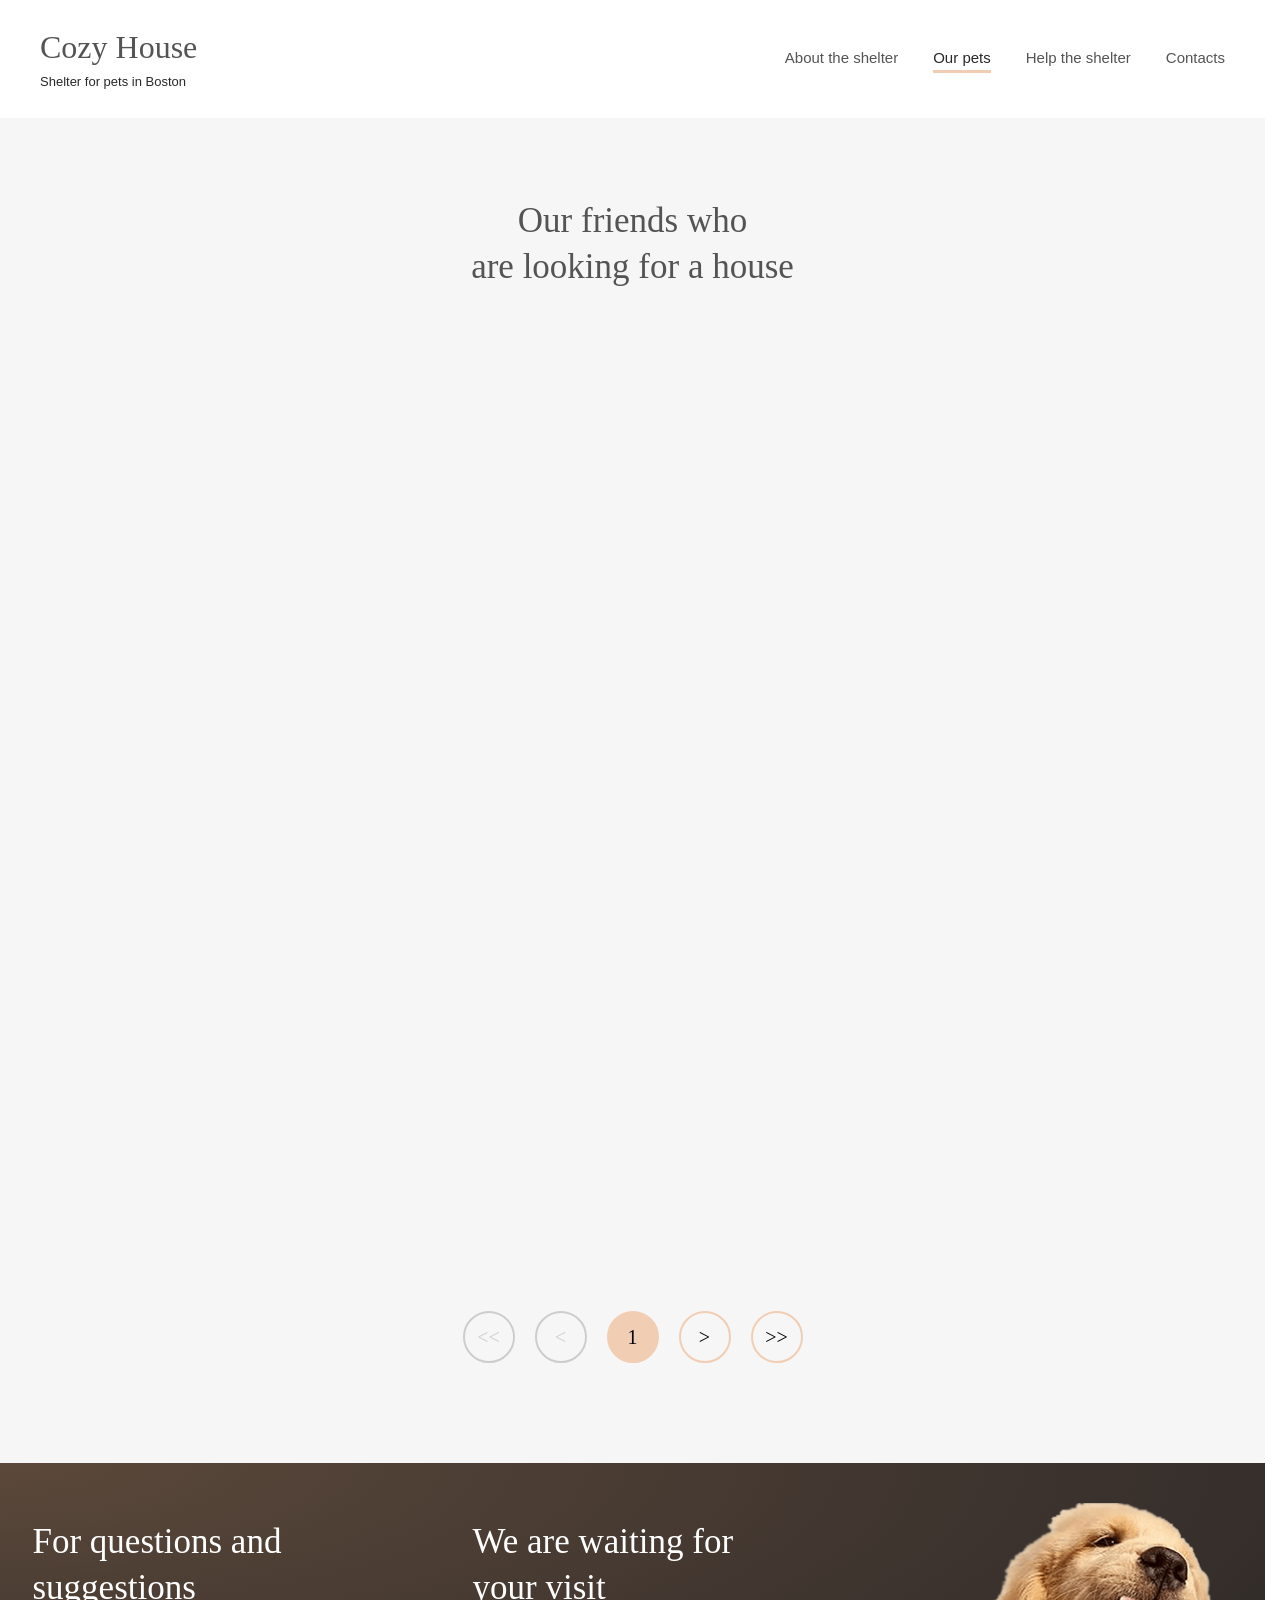
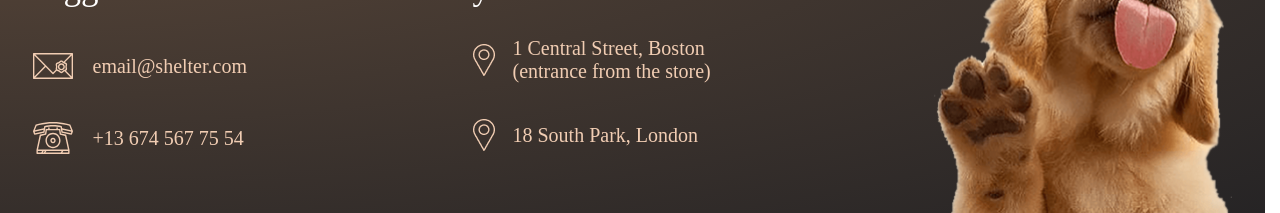
==== commit 1da87d43: "feat: add pagination with animation and responsive" ====
--- a/shelter/our-pets.html
+++ b/shelter/our-pets.html
@@ -63,7 +63,7 @@
                             <button class="card__btn">Learn more</button>
                         </div>
                         <div class="our-friends__card">
-                            <img src="./images/pets-sofine.png" alt="Pet Sophia" class="card__image">
+                            <img src="./images/pets-sophia.png" alt="Pet Sophia" class="card__image">
                             <h2 class="card__title">Sophia</h2>
                             <button class="card__btn">Learn more</button>
                         </div>
@@ -78,7 +78,7 @@
                             <button class="card__btn">Learn more</button>
                         </div>
                         <div class="our-friends__card">
-                            <img src="./images/pets-scarlet.png" alt="Pet Scarlett" class="card__image">
+                            <img src="./images/pets-scarlett.png" alt="Pet Scarlett" class="card__image">
                             <h2 class="card__title">Scarlett</h2>
                             <button class="card__btn">Learn more</button>
                         </div>
@@ -128,6 +128,6 @@
         </footer>
     </div>
     <script src="./js/burger.js"></script>
-    <script src="./js/index.js"></script>
+    <script src="./js/pets.js"></script>
 </body>
 </html>
--- a/shelter/style.css
+++ b/shelter/style.css
@@ -19,6 +19,26 @@
     font-weight: 400;
     margin: 0 auto;
     overflow: hidden;
+}
+
+.overlay {
+        position: fixed;
+        background-color:#29292999;
+        width: 100%;
+        height: 100%;
+        top: 0;
+        left: 0;
+        opacity: 0;
+        visibility: hidden;
+        transition: all 0.3s ease;
+        z-index: 999;
+        display: none;
+    }
+
+    .overlay.active {
+        opacity: 1;
+        visibility: visible;
+        display: flex;
 }
 
 .container {
@@ -250,6 +270,7 @@
     margin: 0 auto;
     order: 1;
     flex: 1;
+    transition: opacity 0.5s ease, transform 0.5s ease;
 }
 
 .slider__arrows {
@@ -262,6 +283,7 @@
     top: 50%;
     transform: translateY(-30%);
     left: 0.5rem;
+    padding: 0 2rem;
 }
 
 
@@ -274,6 +296,7 @@
     flex-direction: column;
     justify-content: center;
     align-items: center;
+    transition: transform 0.3s ease, box-shadow 0.3s ease;
 }
 
 .slider__card:hover,
@@ -289,6 +312,11 @@
     cursor: pointer;
     background-color: #FDDCC4;
     border-color: #FDDCC4;
+}
+
+
+.slider-wrapper {
+    margin:  0 auto;
 }
 
 .card__image {
@@ -601,6 +629,10 @@
     padding-bottom: 1.5rem;
 }
 
+.our-friends__cards.pets {
+    transition: opacity 0.3s ease, transform 0.3s ease;
+}
+
 .our-friends__card {
     max-width: 27rem;
     background-color: #FAFAFA;
@@ -690,7 +722,7 @@
         margin: 0 auto;
         left: 0;
         justify-content: center;
-        gap: 65rem;
+        gap: 61rem;
     }
 
     .in-addition__container {
@@ -778,23 +810,7 @@
     .burger-menu.active {
         transform: rotate(90deg);
     }
-    .overlay {
-        position: fixed;
-        background-color:#29292999;
-        width: 100%;
-        height: 100%;
-        top: 0;
-        left: 0;
-        opacity: 0;
-        visibility: hidden;
-        transition: all 0.3s ease;
-        z-index: 999;
-    }
-
-    .overlay.active {
-        opacity: 1;
-        visibility: visible;
-}
+
 
     .mobile-menu {
         position: fixed;
@@ -915,7 +931,7 @@
     .slider__arrows {
         max-width: 70.8rem;
         left: 3rem;
-        gap: 60rem;
+        gap: 40rem;
     }
 
 
@@ -1092,7 +1108,7 @@
     }
 
     .our-friends__slider {
-        flex-direction: column-reverse;
+        flex-direction: column;
         gap: 3rem;
         max-width: 100%;
     }
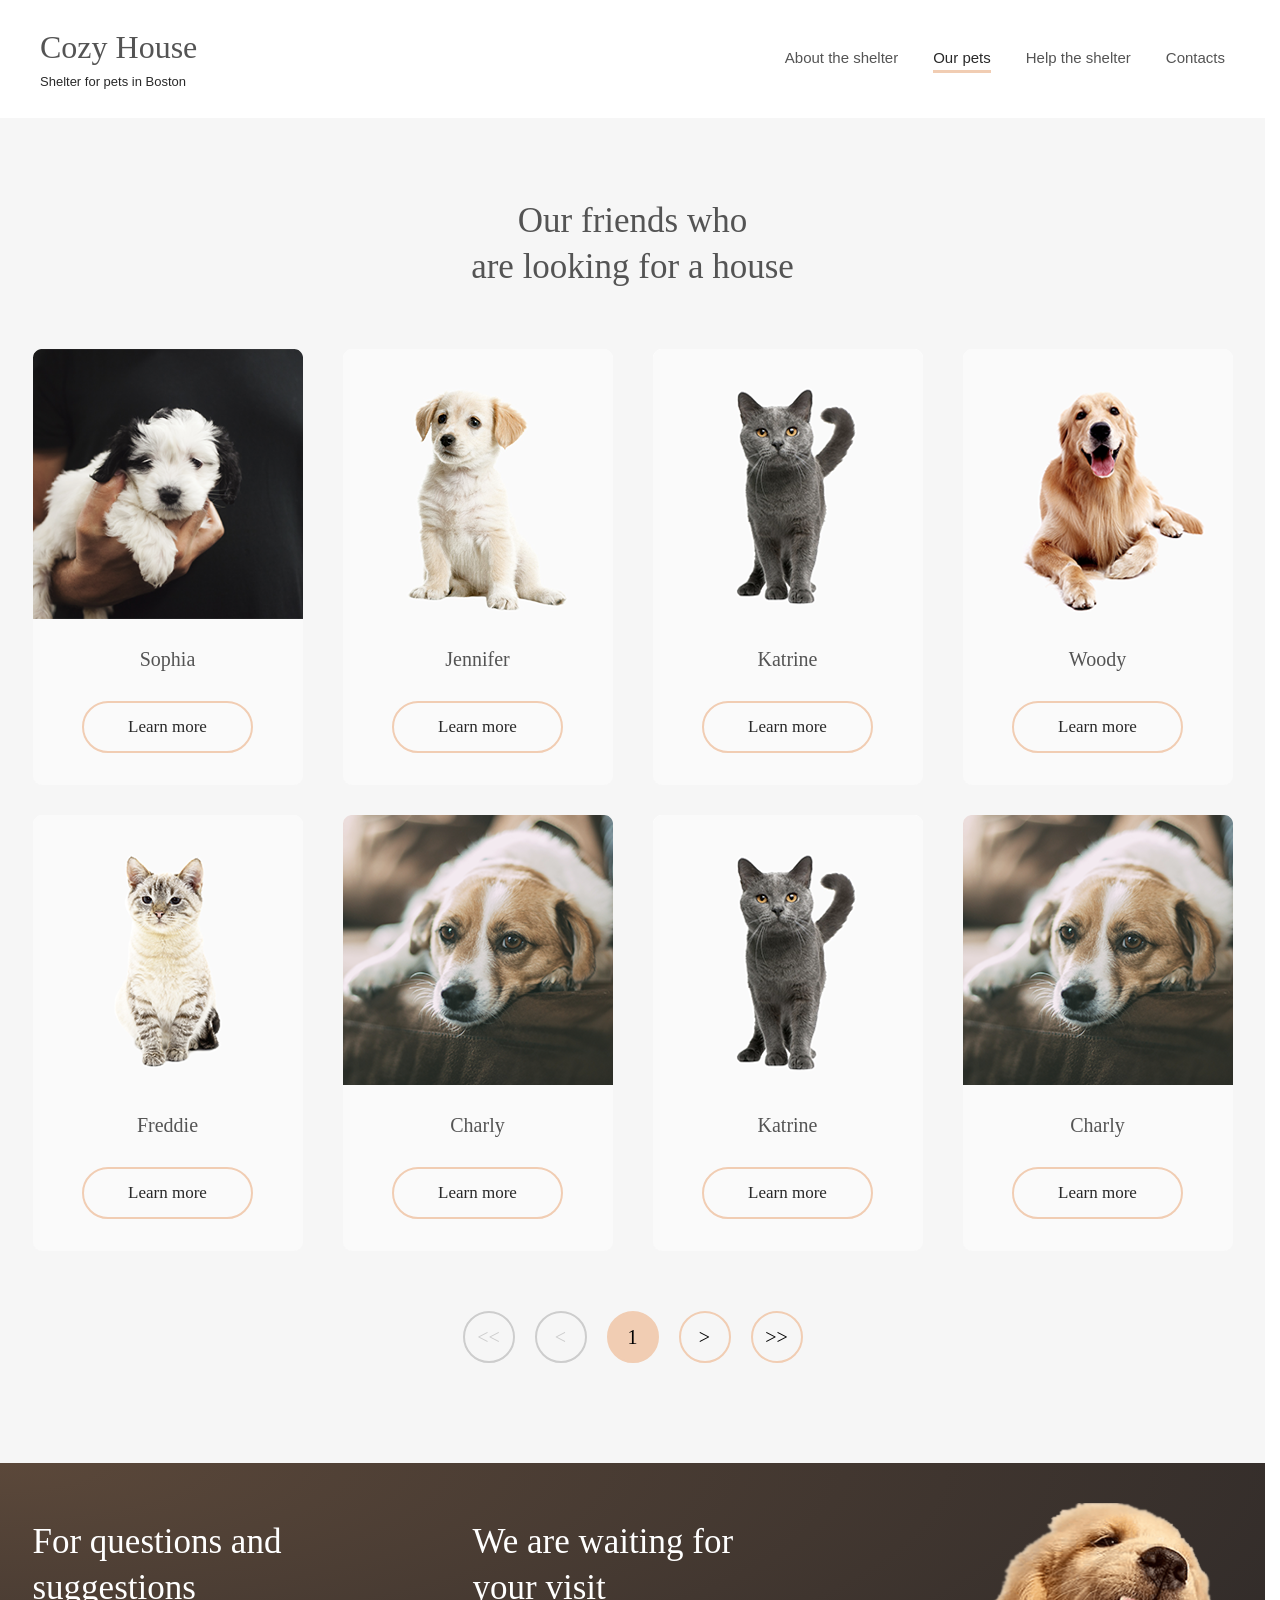
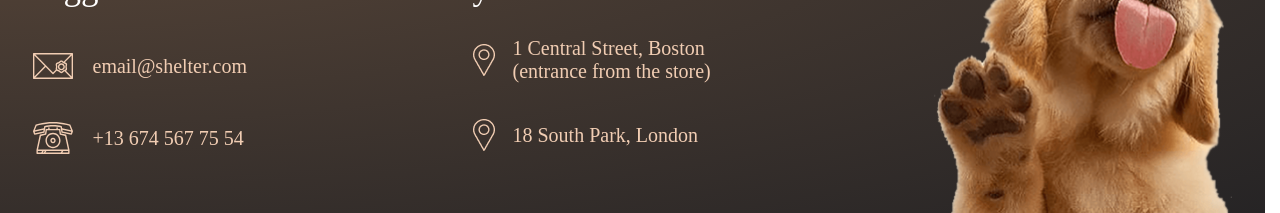
==== commit b2a468ba: "feat: add modal window with smooth animation" ====
--- a/shelter/our-pets.html
+++ b/shelter/our-pets.html
@@ -127,7 +127,15 @@
             </div>
         </footer>
     </div>
+    <div class="modal-overlay" id="modal">
+        <button class="modal-close" id="modalClose"></button>
+        <div class="modal-content">
+            <div class="modal-body" id="modalBody">
+            </div>
+        </div>
+    </div>
     <script src="./js/burger.js"></script>
     <script src="./js/pets.js"></script>
+    <script src="./js/modal.js"></script>
 </body>
 </html>
--- a/shelter/style.css
+++ b/shelter/style.css
@@ -687,6 +687,141 @@
     cursor: default;
 }
 
+.modal-overlay {
+    display: flex;
+    position: fixed;
+    top: 0;
+    left: 0;
+    width: 100%;
+    height: 100%;
+    background: #29292999;
+    z-index: 2000;
+    justify-content: center;
+    align-items: center;
+    opacity: 0;
+    visibility: hidden;
+    transition: opacity 0.3s ease, visibility 0.3s ease;
+}
+
+.modal-overlay.active {
+    opacity: 1;
+    visibility: visible;
+}
+
+.modal-content {
+    background: #FAFAFA;
+    border-radius: 0.9rem;
+    max-width: 90rem;
+    width: 100%;
+    max-height: 50rem;
+    overflow-y: auto;
+    position: relative;
+    transform: scale(0.8);
+    transition: transform 0.3s ease;
+    margin: auto;
+}
+
+.modal-overlay.active .modal-content {
+    transform: scale(1);
+}
+
+.modal-pet {
+    display: flex;
+    gap: 2.9rem;
+    justify-content: flex-start;
+}
+
+.modal-pet-image img {
+    width: 50rem;
+
+}
+
+.modal-pet-info {
+    font-family: Georgia, 'Times New Roman', Times, serif;
+    letter-spacing: 6%;
+    color: #000000;
+    margin-top: 5rem;
+}
+
+.modal-pet-info h3{
+    font-size: 3.5rem;
+    line-height: 130%;
+    font-weight: 400;
+    margin: 0;
+    margin-bottom: 1rem;
+}
+
+.pet-type {
+    font-size: 2rem;
+    line-height: 115%;
+    font-weight: 400;
+    margin-bottom: 4rem;
+}
+
+.pet-description {
+    font-size: 1.5rem;
+    line-height: 110%;
+    font-weight: 400;
+    margin-bottom: 4rem;
+    max-width: 35rem;
+}
+
+.modal-details {
+    max-width: 15.4rem;
+}
+
+
+.modal-details__item {
+    display: flex;
+    align-items: baseline;
+    padding: 0;
+    position: relative;
+    padding-left: 1.5rem;
+    margin-bottom: 1.1rem;
+}
+
+.modal-details__item::before {
+    content: '';
+    position: absolute;
+    left: 0;
+    top: 50%;
+    transform: translateY(-50%);
+    width: 0.4rem;
+    height: 0.4rem;
+    border-radius: 50%;
+    background: #F1CDB3;
+}
+
+.modal-details__label {
+    font-weight: 700;
+    font-size: 1.5rem;
+    line-height: 110%;
+}
+
+.modal-details__value {
+    display: inline-block;
+    padding-left: 0.5rem;
+    font-weight: 400;
+    font-size: 1.5rem;
+    line-height: 110%;
+}
+
+.modal-close {
+    position: fixed;
+    top: 10.5rem;
+    right: 13.8rem;
+    width: 5.2rem;
+    height: 5.2rem;
+    border: 0.2rem solid #F1CDB3;
+    background-image: url(./images/modalCLose.png);
+    background-repeat: no-repeat;
+    background-position: center;
+    background-color: transparent;
+    border-radius: 50%;
+    cursor: pointer;
+    z-index: 2001;
+}
+
 @media (max-width:1024px) {
     .not-only__img {
         max-width: 50%;
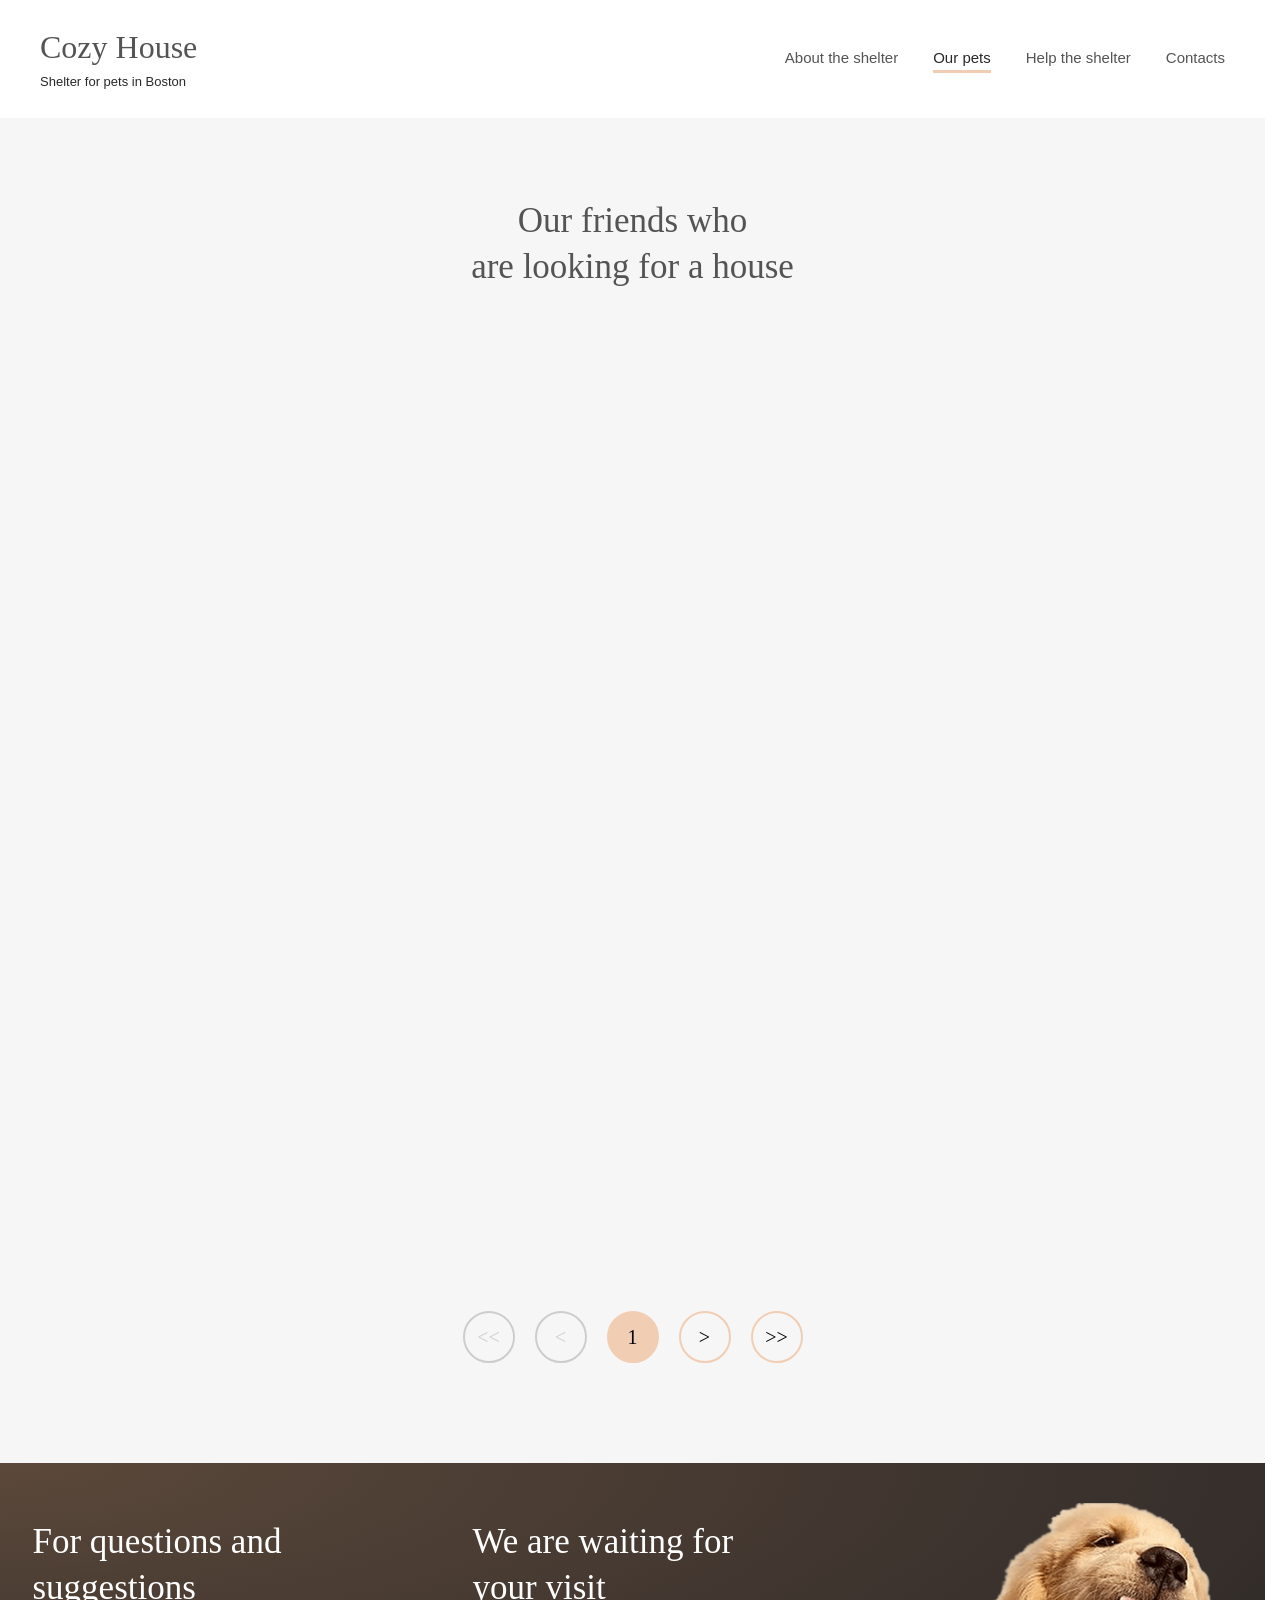
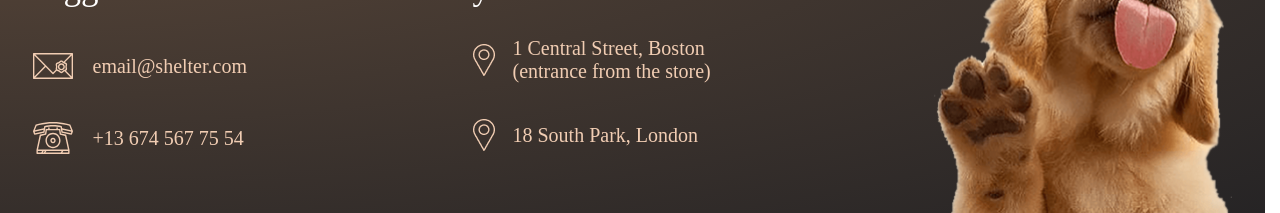
==== commit 6f146c9f: "feat: complete all interactive features with responsive design" ====
--- a/shelter/our-pets.html
+++ b/shelter/our-pets.html
@@ -128,9 +128,11 @@
         </footer>
     </div>
     <div class="modal-overlay" id="modal">
-        <button class="modal-close" id="modalClose"></button>
-        <div class="modal-content">
-            <div class="modal-body" id="modalBody">
+        <div class="modal-wrapper">
+            <button class="modal-close" id="modalClose"></button>
+            <div class="modal-content">
+                <div class="modal-body" id="modalBody">
+                </div>
             </div>
         </div>
     </div>
--- a/shelter/style.css
+++ b/shelter/style.css
@@ -741,6 +741,7 @@
     letter-spacing: 6%;
     color: #000000;
     margin-top: 5rem;
+    padding-right: 2rem;
 }
 
 .modal-pet-info h3{
@@ -807,9 +808,9 @@
 }
 
 .modal-close {
-    position: fixed;
-    top: 10.5rem;
-    right: 13.8rem;
+    position: absolute;
+    top: -5.5rem;
+    right: -5.2rem;
     width: 5.2rem;
     height: 5.2rem;
     border: 0.2rem solid #F1CDB3;
@@ -822,6 +823,10 @@
     z-index: 2001;
 }
 
+.modal-wrapper {
+    position: relative;
+}
+
 @media (max-width:1024px) {
     .not-only__img {
         max-width: 50%;
@@ -904,6 +909,54 @@
     .footer__image {
         max-width: 60%;
         height: auto;
+    }
+
+    .modal-content {
+        max-width: 63rem;
+        width: 100%;
+        max-height: 35rem;
+    }
+
+    .modal-body {
+        width: 100%;
+    }
+
+    .modal-pet {
+        gap: 1.1rem;
+    }
+
+
+    .modal-pet-image img {
+        width: 40rem;
+
+
+    }
+
+    .modal-pet-info {
+        margin-top: 1rem;
+        padding-right: 0;
+        padding-left: 0;
+    }
+
+    .pet-type {
+        margin-bottom: 2rem;
+    }
+
+
+    .pet-description {
+        font-size: 1.3rem;
+        margin-bottom: 2rem;
+        max-width: 29rem;
+    }
+
+
+
+    .modal-close {
+        top: -5.5rem;
+        right: -4.2rem;
+    }
+    .modal-details {
+        margin-bottom: 2rem;
     }
 }
 
@@ -1163,6 +1216,7 @@
         padding-bottom: 7.5rem;
     }
 
+
 }
 
 @media (max-width:661px) {
@@ -1280,6 +1334,40 @@
 
     .our-friends__container-btn {
         margin-bottom: 5rem;
+    }
+
+
+    .modal-content {
+        max-width: 27rem;
+        width: 100%;
+        max-height: 39.3rem;
+    }
+
+    .modal-body {
+        width: 100%;
+    }
+
+    .modal-pet {
+        gap: 0;
+    }
+
+
+    .modal-pet-image img {
+        display: none;
+
+
+    }
+
+    .modal-pet-info {
+        max-width: 22rem;
+        margin: 1rem;
+        text-align: center;
+    }
+
+
+
+    .pet-description {
+        text-align: start;
     }
 }
 
